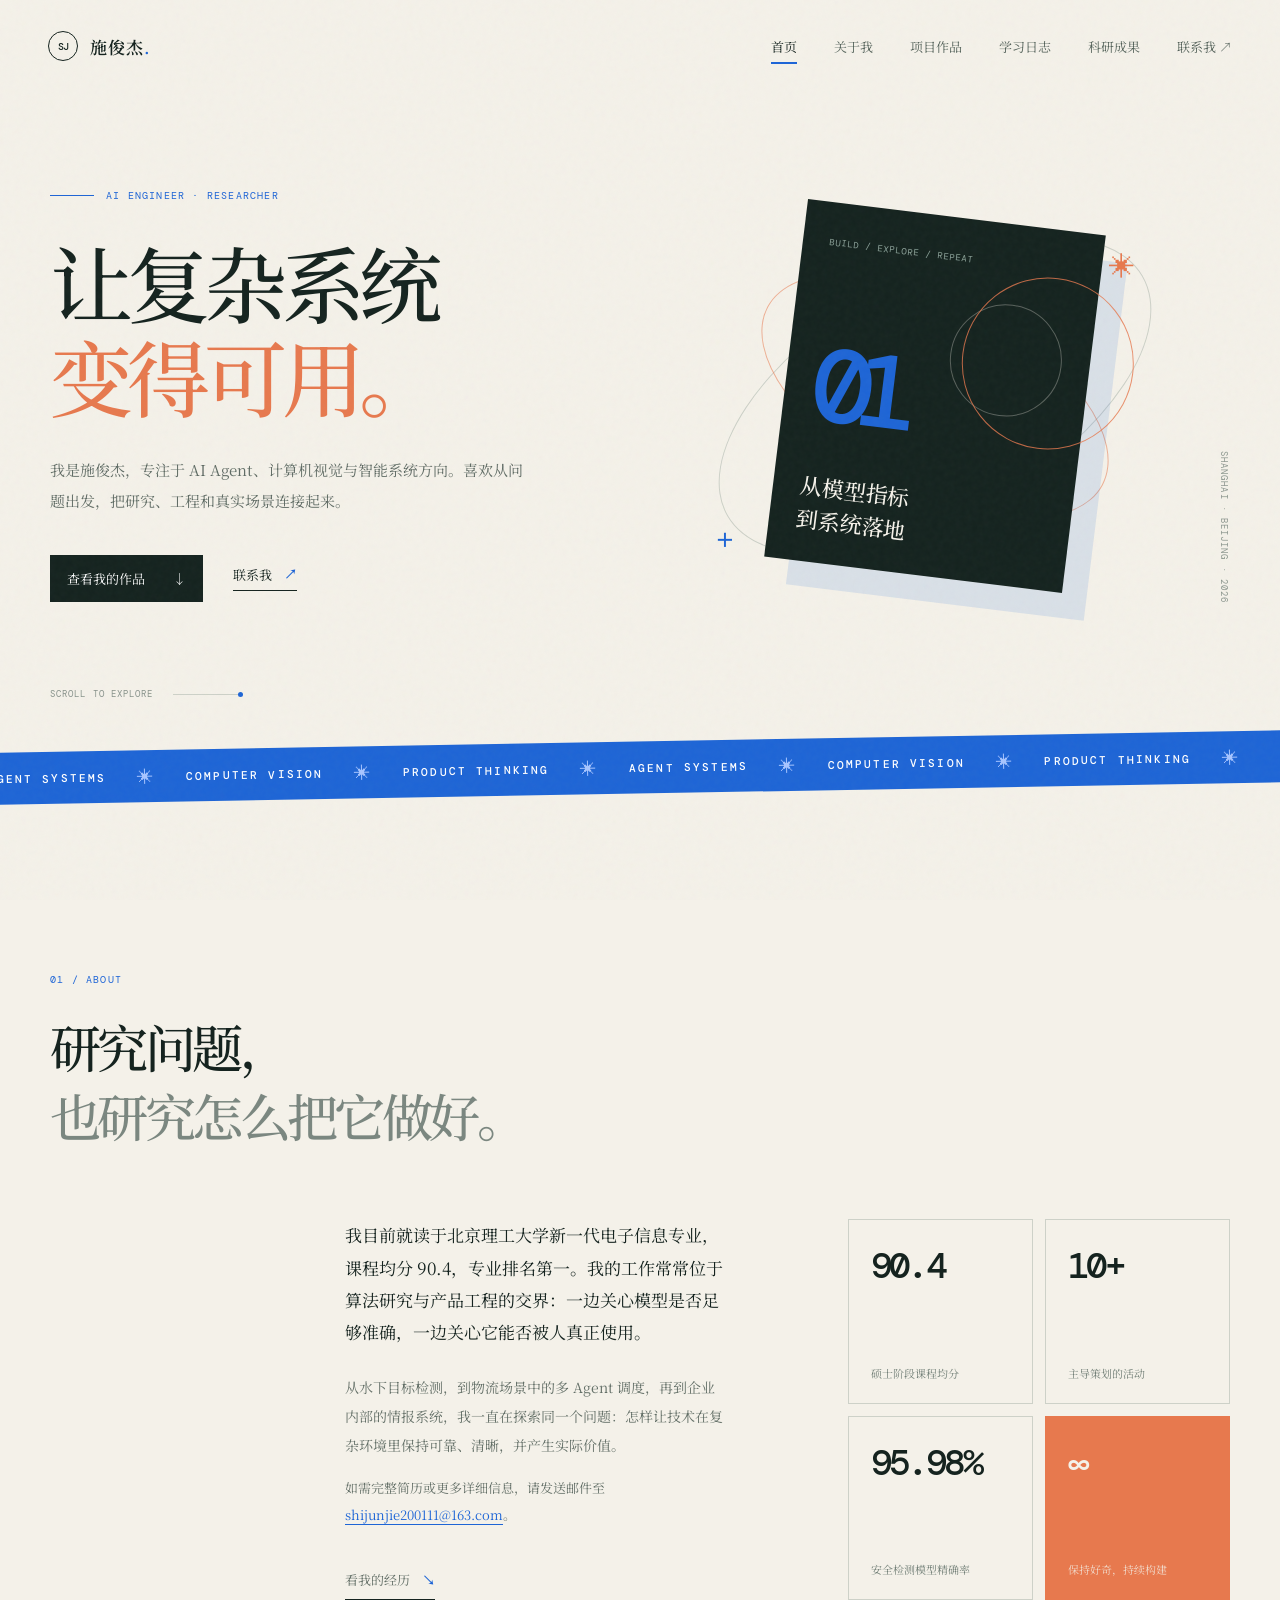
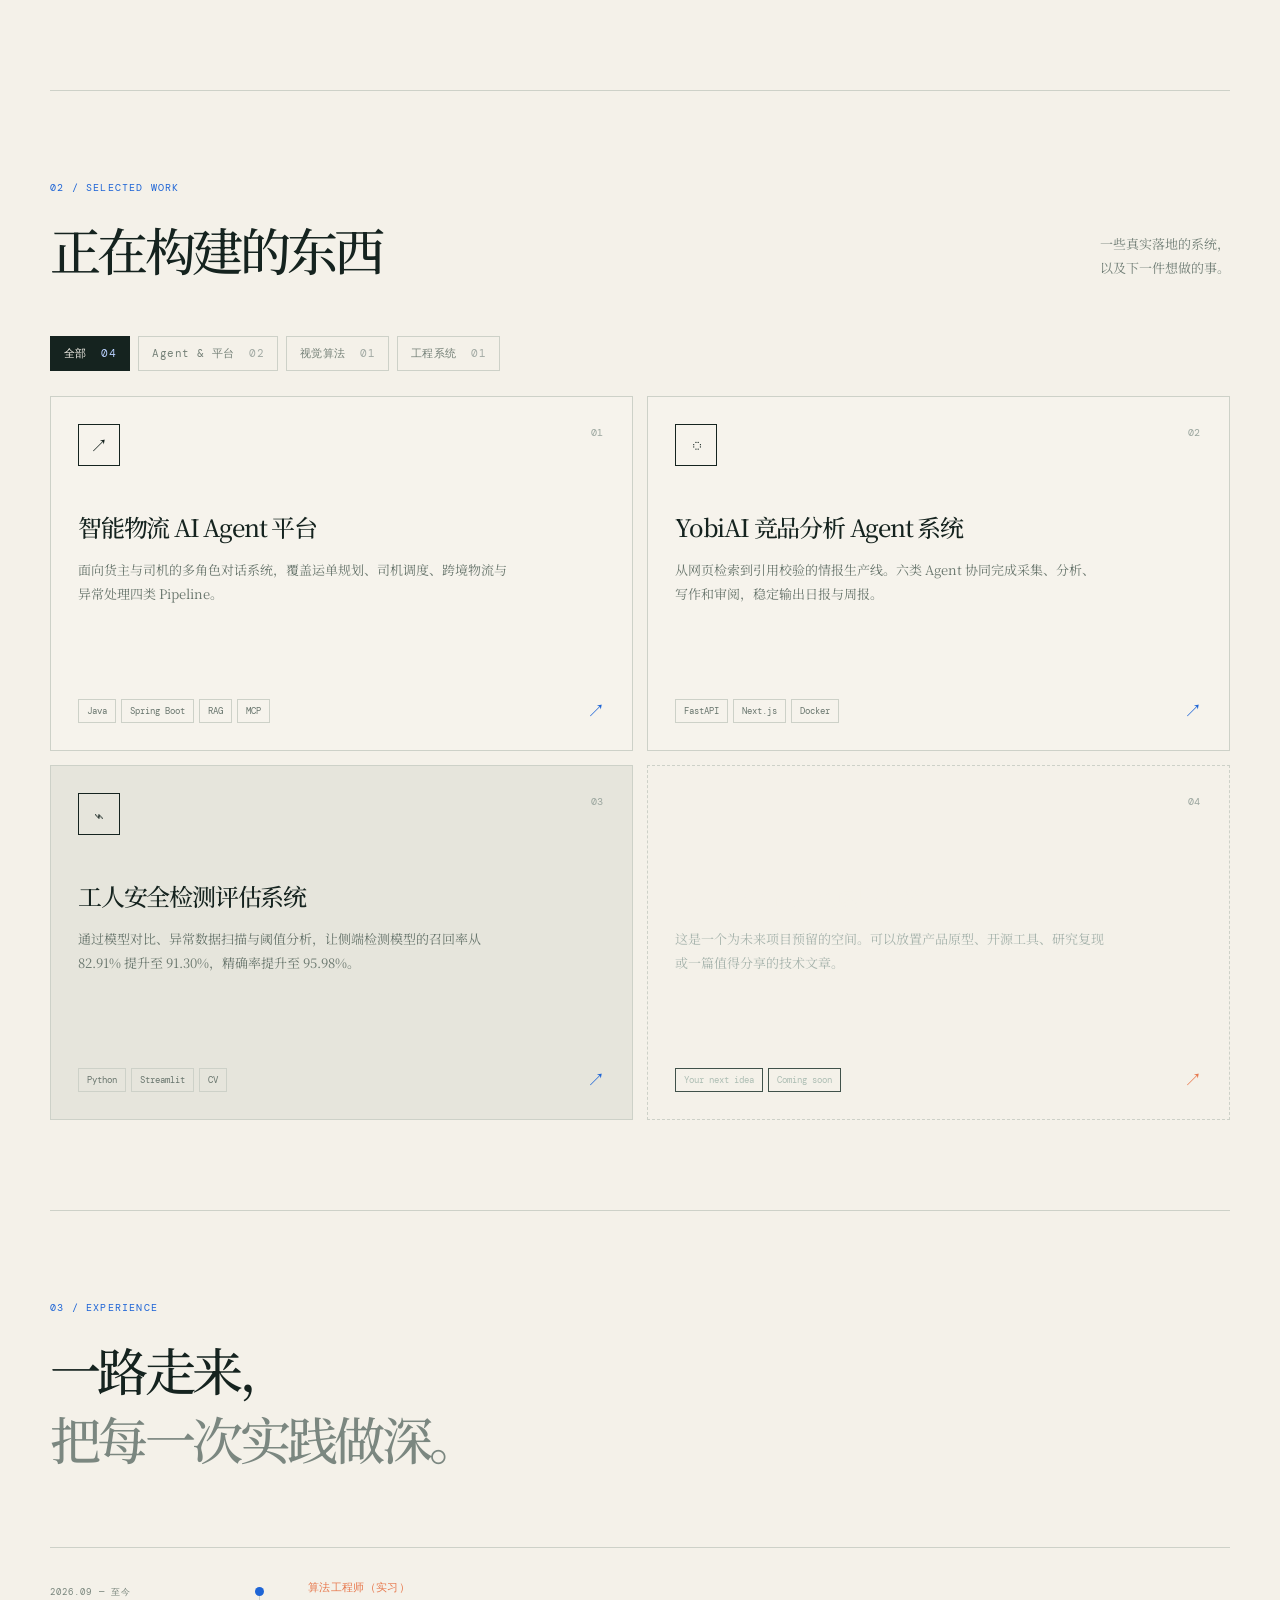
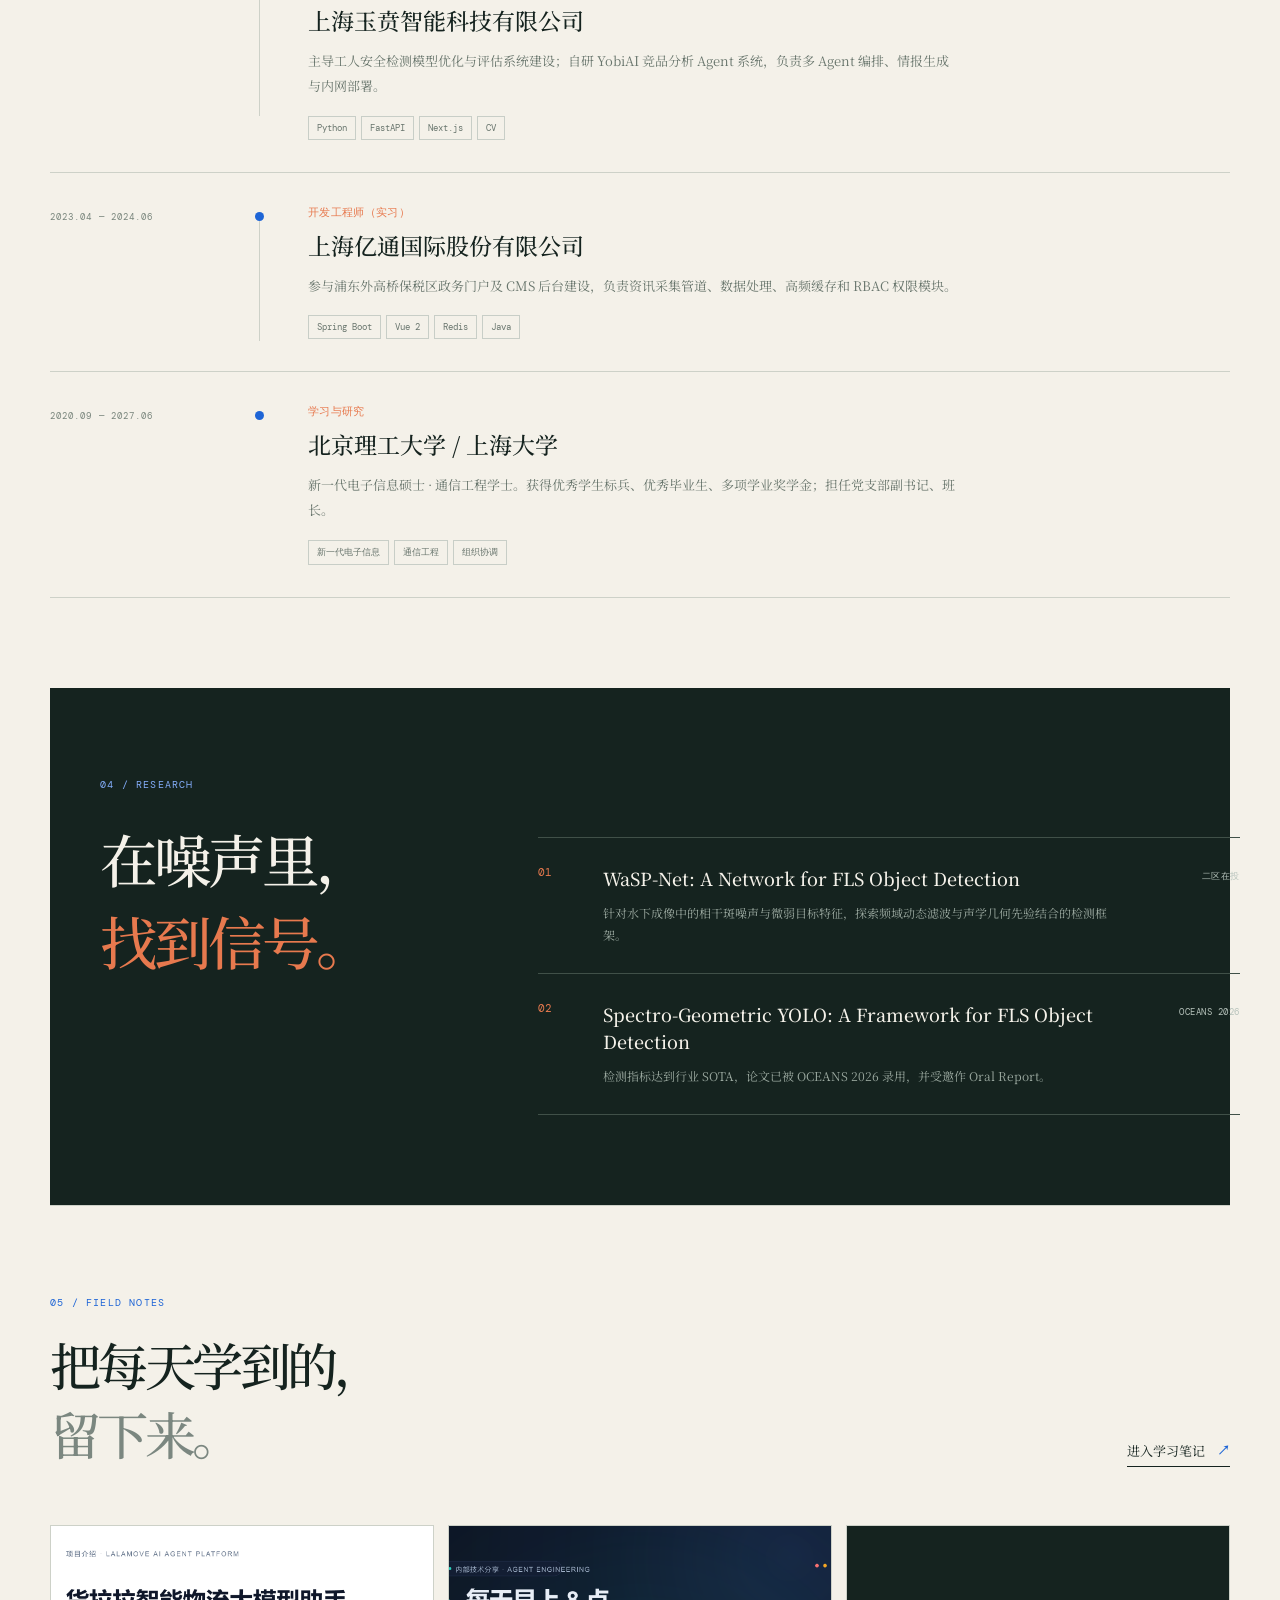
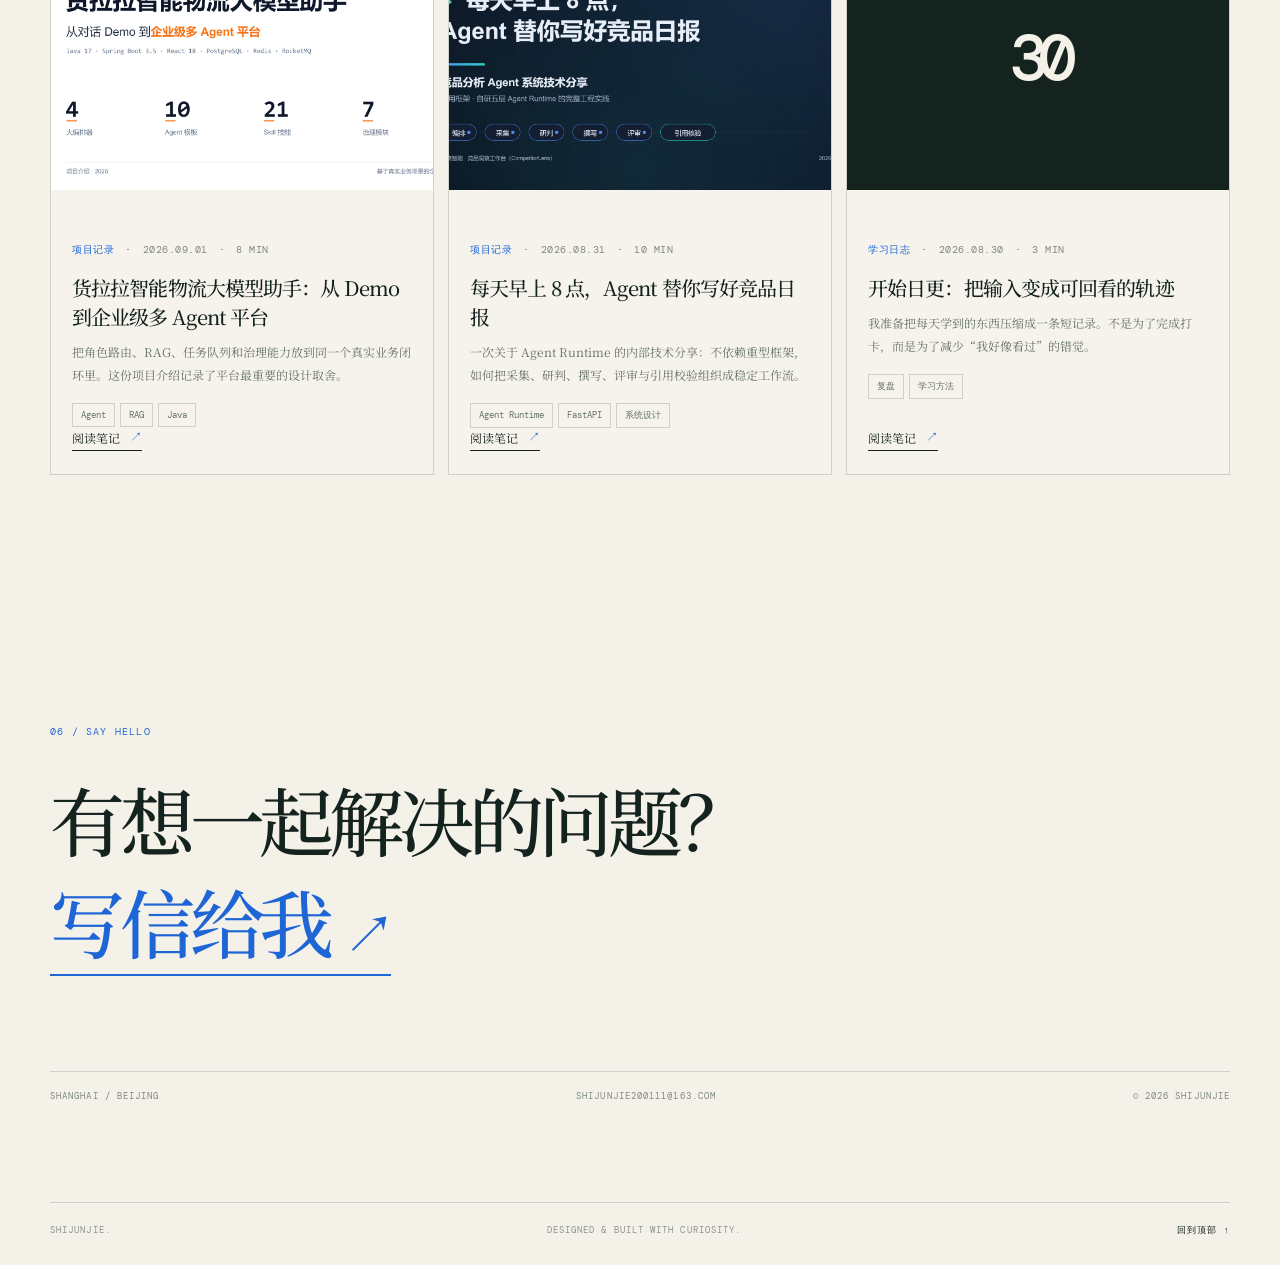
==== index.html @ d82c0661 "Build personal website and blog" ====
<!doctype html>
<html lang="zh-CN">
  <head>
    <meta charset="UTF-8" />
    <meta name="viewport" content="width=device-width, initial-scale=1.0" />
    <meta name="description" content="施俊杰的个人主页：AI Agent、计算机视觉与智能系统。" />
    <title>施俊杰 — AI Engineer / Researcher</title>
    <link rel="stylesheet" href="styles.css" />
  </head>
  <body>
    <div class="grain" aria-hidden="true"></div>
    <header class="site-header">
      <a class="brand" href="#top" aria-label="回到首页">
        <span class="brand-mark">SJ</span>
        <span class="brand-text">施俊杰<span class="brand-dot">.</span></span>
      </a>
      <nav class="desktop-nav" aria-label="主导航">
        <a class="active" href="#top">首页</a>
        <a href="#about">关于我</a>
        <a href="#work">项目作品</a>
        <a href="#notes">学习日志</a>
        <a href="#research">科研成果</a>
        <a href="mailto:shijunjie200111@163.com">联系我 <span aria-hidden="true">↗</span></a>
      </nav>
      <button class="menu-toggle" type="button" aria-label="打开菜单" aria-expanded="false">
        <span></span><span></span>
      </button>
    </header>

    <main id="top">
      <section class="hero shell">
        <div class="hero-copy reveal">
          <p class="eyebrow"><span class="eyebrow-line"></span>AI Engineer · Researcher</p>
          <h1>让复杂系统<br /><em>变得可用。</em></h1>
          <p class="hero-intro">我是施俊杰，专注于 AI Agent、计算机视觉与智能系统方向。喜欢从问题出发，把研究、工程和真实场景连接起来。</p>
          <div class="hero-actions">
            <a class="button button-dark" href="#work">查看我的作品 <span>↓</span></a>
            <a class="text-link" href="mailto:shijunjie200111@163.com">联系我 <span>↗</span></a>
          </div>
        </div>
        <div class="hero-art reveal reveal-delay" aria-hidden="true">
          <div class="orbit orbit-one"></div>
          <div class="orbit orbit-two"></div>
          <div class="hero-slab">
            <span class="slab-kicker">BUILD / EXPLORE / REPEAT</span>
            <span class="slab-number">01</span>
            <span class="slab-caption">从模型指标<br />到系统落地</span>
          </div>
          <div class="hero-spark spark-one">✳</div>
          <div class="hero-spark spark-two">+</div>
          <span class="vertical-note">SHANGHAI · BEIJING · 2026</span>
        </div>
        <div class="hero-foot reveal">
          <span>Scroll to explore</span>
          <span class="scroll-line"></span>
        </div>
      </section>

      <section class="marquee" aria-label="个人方向">
        <div class="marquee-track">
          <span>AGENT SYSTEMS</span><b>✳</b><span>COMPUTER VISION</span><b>✳</b><span>PRODUCT THINKING</span><b>✳</b><span>AGENT SYSTEMS</span><b>✳</b><span>COMPUTER VISION</span><b>✳</b><span>PRODUCT THINKING</span><b>✳</b>
        </div>
      </section>

      <section class="about shell section" id="about">
        <div class="section-heading reveal">
          <p class="section-index">01 / ABOUT</p>
          <h2>研究问题，<br /><span>也研究怎么把它做好。</span></h2>
        </div>
        <div class="about-content">
          <div class="about-text reveal">
            <p class="lead">我目前就读于北京理工大学新一代电子信息专业，课程均分 90.4，专业排名第一。我的工作常常位于算法研究与产品工程的交界：一边关心模型是否足够准确，一边关心它能否被人真正使用。</p>
            <p>从水下目标检测，到物流场景中的多 Agent 调度，再到企业内部的情报系统，我一直在探索同一个问题：怎样让技术在复杂环境里保持可靠、清晰，并产生实际价值。</p>
            <p class="about-note">如需完整简历或更多详细信息，请发送邮件至 <a href="mailto:shijunjie200111@163.com">shijunjie200111@163.com</a>。</p>
            <a class="arrow-link" href="#experience">看我的经历 <span>↘</span></a>
          </div>
          <div class="stat-grid reveal reveal-delay">
            <div class="stat-card"><strong>90.4</strong><span>硕士阶段课程均分</span></div>
            <div class="stat-card"><strong>10+</strong><span>主导策划的活动</span></div>
            <div class="stat-card"><strong>95.98%</strong><span>安全检测模型精确率</span></div>
            <div class="stat-card stat-card-accent"><strong>∞</strong><span>保持好奇，持续构建</span></div>
          </div>
        </div>
      </section>

      <section class="work shell section" id="work">
        <div class="section-topline reveal">
          <div class="section-heading compact">
            <p class="section-index">02 / SELECTED WORK</p>
            <h2>正在构建的东西</h2>
          </div>
          <p class="section-aside">一些真实落地的系统，<br />以及下一件想做的事。</p>
        </div>
        <div class="filter-bar reveal" role="group" aria-label="筛选项目">
          <button class="filter active" data-filter="all" type="button">全部 <span>04</span></button>
          <button class="filter" data-filter="agent" type="button">Agent & 平台 <span>02</span></button>
          <button class="filter" data-filter="vision" type="button">视觉算法 <span>01</span></button>
          <button class="filter" data-filter="engineering" type="button">工程系统 <span>01</span></button>
        </div>
        <div class="project-grid" id="project-grid"></div>
      </section>

      <section class="experience shell section" id="experience">
        <div class="section-heading compact reveal">
          <p class="section-index">03 / EXPERIENCE</p>
          <h2>一路走来，<br /><span>把每一次实践做深。</span></h2>
        </div>
        <div class="timeline">
          <article class="timeline-item reveal">
            <div class="timeline-date">2026.09 — 至今</div>
            <div class="timeline-node"></div>
            <div class="timeline-body"><p class="timeline-role">算法工程师（实习）</p><h3>上海玉贲智能科技有限公司</h3><p>主导工人安全检测模型优化与评估系统建设；自研 YobiAI 竞品分析 Agent 系统，负责多 Agent 编排、情报生成与内网部署。</p><div class="tags"><span>Python</span><span>FastAPI</span><span>Next.js</span><span>CV</span></div></div>
          </article>
          <article class="timeline-item reveal">
            <div class="timeline-date">2023.04 — 2024.06</div>
            <div class="timeline-node"></div>
            <div class="timeline-body"><p class="timeline-role">开发工程师（实习）</p><h3>上海亿通国际股份有限公司</h3><p>参与浦东外高桥保税区政务门户及 CMS 后台建设，负责资讯采集管道、数据处理、高频缓存和 RBAC 权限模块。</p><div class="tags"><span>Spring Boot</span><span>Vue 2</span><span>Redis</span><span>Java</span></div></div>
          </article>
          <article class="timeline-item reveal">
            <div class="timeline-date">2020.09 — 2027.06</div>
            <div class="timeline-node"></div>
            <div class="timeline-body"><p class="timeline-role">学习与研究</p><h3>北京理工大学 / 上海大学</h3><p>新一代电子信息硕士 · 通信工程学士。获得优秀学生标兵、优秀毕业生、多项学业奖学金；担任党支部副书记、班长。</p><div class="tags"><span>新一代电子信息</span><span>通信工程</span><span>组织协调</span></div></div>
          </article>
        </div>
      </section>

      <section class="research shell section" id="research">
        <div class="research-intro reveal">
          <p class="section-index">04 / RESEARCH</p>
          <h2>在噪声里，<br /><em>找到信号。</em></h2>
        </div>
        <div class="research-list reveal reveal-delay">
          <article class="paper"><span class="paper-index">01</span><div><h3>WaSP-Net: A Network for FLS Object Detection</h3><p>针对水下成像中的相干斑噪声与微弱目标特征，探索频域动态滤波与声学几何先验结合的检测框架。</p></div><span class="paper-status">二区在投</span></article>
          <article class="paper"><span class="paper-index">02</span><div><h3>Spectro-Geometric YOLO: A Framework for FLS Object Detection</h3><p>检测指标达到行业 SOTA，论文已被 OCEANS 2026 录用，并受邀作 Oral Report。</p></div><span class="paper-status">OCEANS 2026</span></article>
        </div>
      </section>

      <section class="notes shell section" id="notes">
        <div class="section-topline reveal">
          <div class="section-heading compact">
            <p class="section-index">05 / FIELD NOTES</p>
            <h2>把每天学到的，<br /><span>留下来。</span></h2>
          </div>
          <a class="arrow-link" href="blog.html">进入学习笔记 <span>↗</span></a>
        </div>
        <div class="notes-grid" id="recent-posts"></div>
      </section>

      <section class="contact shell section reveal" id="contact">
        <p class="section-index">06 / SAY HELLO</p>
        <h2>有想一起解决的问题？<br /><a href="mailto:shijunjie200111@163.com">写信给我 <span>↗</span></a></h2>
        <div class="contact-bottom"><span>Shanghai / Beijing</span><span>shijunjie200111@163.com</span><span>© 2026 SHIJUNJIE</span></div>
      </section>
    </main>

    <footer class="site-footer shell"><span>SHIJUNJIE.</span><span>Designed & built with curiosity.</span><a href="#top">回到顶部 ↑</a></footer>
    <script src="content/posts.js"></script>
    <script src="script.js"></script>
    <script src="blog.js"></script>
  </body>
</html>
---- styles.css ----
@import url('https://fonts.googleapis.com/css2?family=DM+Mono:wght@400;500&family=Manrope:wght@400;500;600;700;800&family=Noto+Serif+SC:wght@400;500;600;700;900&display=swap');

:root { --paper:#f4f1e9; --ink:#15231f; --muted:#718078; --line:#cdd1c8; --blue:#1e65d6; --orange:#e7794e; --serif:'Noto Serif SC','Songti SC',serif; --sans:'Manrope','PingFang SC','Microsoft YaHei',sans-serif; --mono:'DM Mono',monospace; }
* { box-sizing:border-box; }
html { scroll-behavior:smooth; }
body { margin:0; background:var(--paper); color:var(--ink); font-family:var(--sans); overflow-x:hidden; }
.grain { position:fixed; inset:0; z-index:10; pointer-events:none; opacity:.08; background-image:url("data:image/svg+xml,%3Csvg viewBox='0 0 220 220' xmlns='http://www.w3.org/2000/svg'%3E%3Cfilter id='n'%3E%3CfeTurbulence type='fractalNoise' baseFrequency='.72' numOctaves='4' stitchTiles='stitch'/%3E%3C/filter%3E%3Crect width='100%25' height='100%25' filter='url(%23n)' opacity='.4'/%3E%3C/svg%3E"); }
a { color:inherit; text-decoration:none; }
.shell { width:min(1180px, calc(100% - 96px)); margin:0 auto; }
.site-header { width:min(1300px, calc(100% - 96px)); height:92px; margin:auto; display:flex; align-items:center; justify-content:space-between; position:relative; z-index:20; }
.brand { display:flex; align-items:center; gap:12px; font-family:var(--serif); font-size:17px; font-weight:600; letter-spacing:.05em; }
.brand-mark { display:grid; place-items:center; width:30px; height:30px; border:1px solid var(--ink); border-radius:50%; font:500 10px var(--mono); letter-spacing:-.1em; }
.brand-dot { color:var(--blue); }
.desktop-nav { display:flex; align-items:center; gap:37px; font-family:var(--serif); font-size:13px; color:#536159; }
.desktop-nav a { position:relative; padding:13px 0; transition:color .25s ease; }
.desktop-nav a:hover,.desktop-nav a.active { color:var(--ink); }
.desktop-nav a.active:after { content:''; position:absolute; left:0; right:0; bottom:5px; height:2px; background:var(--blue); }
.menu-toggle { display:none; border:0; background:none; padding:8px; }
.menu-toggle span { display:block; width:23px; height:1px; background:var(--ink); margin:5px; }
.hero { min-height:650px; display:grid; grid-template-columns:1fr 1fr; align-items:center; padding:72px 0 115px; position:relative; }
.eyebrow,.section-index,.slab-kicker,.vertical-note,.hero-foot,.filter,.timeline-date,.paper-status,.contact-bottom,.site-footer { font-family:var(--mono); text-transform:uppercase; letter-spacing:.12em; font-size:10px; }
.eyebrow { display:flex; align-items:center; gap:12px; color:var(--blue); margin:0 0 33px; }
.eyebrow-line { width:44px; height:1px; background:var(--blue); }
h1,h2,h3,p { margin-top:0; }
h1,h2 { font-family:var(--serif); font-weight:500; letter-spacing:-.07em; }
h1 { font-size:clamp(50px, 6.5vw, 92px); line-height:1.12; margin-bottom:32px; }
h1 em,h2 em { color:var(--orange); font-style:normal; }
.hero-intro { max-width:480px; color:#5f6b64; font-family:var(--serif); font-size:15px; line-height:2.1; }
.hero-actions { display:flex; gap:30px; align-items:center; margin-top:38px; }
.button { display:inline-flex; align-items:center; justify-content:space-between; gap:28px; padding:14px 17px; font-family:var(--serif); font-size:13px; transition:transform .25s ease, background .25s ease; }
.button:hover { transform:translateY(-3px); }
.button-dark { color:#fff; background:var(--ink); }
.button-dark:hover { background:var(--blue); }
.text-link,.arrow-link { display:inline-flex; align-items:center; gap:12px; font-family:var(--serif); font-size:13px; border-bottom:1px solid var(--ink); padding-bottom:6px; }
.text-link span,.arrow-link span { color:var(--blue); font-family:var(--sans); font-weight:700; }
.hero-art { height:420px; position:relative; display:flex; align-items:center; justify-content:center; }
.hero-slab { width:300px; height:360px; background:var(--ink); color:var(--paper); position:relative; padding:26px; transform:rotate(7deg); box-shadow:25px 25px 0 rgba(30,101,214,.12); }
.hero-slab:before { content:''; position:absolute; width:110px; height:110px; border:1px solid rgba(244,241,233,.3); border-radius:50%; right:28px; top:80px; }
.hero-slab:after { content:''; position:absolute; width:170px; height:170px; border:1px solid var(--orange); border-radius:50%; right:-44px; top:48px; opacity:.8; }
.slab-kicker { color:#8fa59c; font-size:9px; }
.slab-number { position:absolute; top:115px; left:27px; color:var(--blue); font:500 104px var(--mono); letter-spacing:-.16em; }
.slab-caption { position:absolute; bottom:27px; left:27px; font:500 22px/1.5 var(--serif); }
.orbit { position:absolute; border:1px solid var(--line); border-radius:50%; }
.orbit-one { width:480px; height:240px; transform:rotate(-30deg); }
.orbit-two { width:380px; height:190px; transform:rotate(28deg); border-color:rgba(231,121,78,.55); }
.hero-spark { position:absolute; font-size:26px; color:var(--orange); }
.spark-one { top:62px; right:95px; }.spark-two { bottom:46px; left:76px; color:var(--blue); font-size:31px; }
.vertical-note { position:absolute; right:0; bottom:3px; writing-mode:vertical-rl; color:#8e9890; font-size:9px; }
.hero-foot { position:absolute; left:0; bottom:42px; display:flex; gap:20px; align-items:center; color:#87928a; font-size:9px; }
.scroll-line { width:70px; height:1px; background:var(--line); position:relative; }.scroll-line:after { content:''; position:absolute; right:0; top:-2px; width:5px; height:5px; border-radius:50%; background:var(--blue); }
.marquee { overflow:hidden; background:var(--blue); color:#fff; transform:rotate(-1deg) scale(1.02); padding:14px 0; margin:0 0 90px; }
.marquee-track { width:max-content; display:flex; align-items:center; gap:30px; animation:marquee 28s linear infinite; font:500 11px var(--mono); letter-spacing:.18em; }
.marquee b { font:16px var(--serif); color:#a7c5ff; }.marquee-track span { white-space:nowrap; }
@keyframes marquee { to { transform:translateX(-50%); } }
.section { padding:90px 0; }.section-heading .section-index,.section-index { color:var(--blue); margin-bottom:26px; }.section-heading h2 { font-size:clamp(32px, 4vw, 52px); line-height:1.34; margin-bottom:0; }.section-heading h2 span { color:#7b8780; }
.about-content { display:grid; grid-template-columns:1fr 1fr; gap:120px; margin-top:70px; padding-left:25%; }.about-text { max-width:430px; color:#647068; font:14px/2.05 var(--serif); }.about-text .lead { color:var(--ink); font-size:17px; line-height:1.9; margin-bottom:25px; }.arrow-link { margin-top:25px; }
.stat-grid { display:grid; grid-template-columns:1fr 1fr; gap:12px; }.stat-card { min-height:145px; padding:22px; border:1px solid var(--line); display:flex; flex-direction:column; justify-content:space-between; }.stat-card strong { font:500 36px var(--mono); letter-spacing:-.1em; }.stat-card span { color:#738078; font:11px var(--serif); }.stat-card-accent { background:var(--orange); color:var(--paper); border-color:var(--orange); }.stat-card-accent span { color:rgba(244,241,233,.8); }
.work { border-top:1px solid var(--line); }.section-topline { display:flex; justify-content:space-between; align-items:end; }.compact .section-index { margin-bottom:21px; }.section-aside { margin:0 0 5px; color:#738078; font:13px/1.8 var(--serif); text-align:right; }.filter-bar { display:flex; gap:8px; margin:52px 0 25px; flex-wrap:wrap; }.filter { cursor:pointer; color:#758178; border:1px solid var(--line); background:transparent; padding:9px 13px; text-transform:none; letter-spacing:.04em; font-size:11px; transition:.25s; }.filter span { color:#a2aaa4; margin-left:7px; }.filter:hover,.filter.active { color:var(--paper); background:var(--ink); border-color:var(--ink); }.filter.active span { color:#b9d0ff; }
.project-grid { display:grid; grid-template-columns:repeat(2,1fr); gap:14px; }.project-card { min-height:355px; padding:27px; border:1px solid var(--line); display:flex; flex-direction:column; position:relative; overflow:hidden; transition:transform .3s, box-shadow .3s; background:rgba(255,255,255,.13); }.project-card:hover { transform:translateY(-7px); box-shadow:10px 10px 0 rgba(30,101,214,.12); }.project-card:nth-child(3n) { background:#e6e5dc; }.project-card:nth-child(4n) { background:var(--ink); color:var(--paper); }.project-card.future { background:transparent; border-style:dashed; }.project-icon { width:42px; height:42px; border:1px solid currentColor; display:grid; place-items:center; font-size:18px; margin-bottom:44px; }.project-no { position:absolute; top:29px; right:29px; color:#9aa59e; font:10px var(--mono); }.project-card h3 { max-width:370px; font:500 24px/1.45 var(--serif); letter-spacing:-.05em; margin-bottom:13px; }.project-card p { max-width:430px; color:#69766d; font:13px/1.9 var(--serif); }.project-card:nth-child(4n) p { color:#a6b3ac; }.project-card-footer { display:flex; align-items:center; justify-content:space-between; margin-top:auto; }.project-tags,.tags { display:flex; gap:5px; flex-wrap:wrap; }.project-tags span,.tags span { padding:5px 8px; border:1px solid var(--line); color:#68756d; font:9px var(--mono); }.project-card:nth-child(4n) .project-tags span { border-color:#40524a; color:#acbdb3; }.project-link { font-size:18px; color:var(--blue); }.project-card:nth-child(4n) .project-link { color:var(--orange); }
.experience { border-top:1px solid var(--line); }.timeline { border-top:1px solid var(--line); margin-top:75px; }.timeline-item { display:grid; grid-template-columns:180px 28px 1fr; gap:25px; padding:32px 0; border-bottom:1px solid var(--line); position:relative; }.timeline-date { color:#78857c; padding-top:6px; font-size:9px; white-space:nowrap; }.timeline-node { width:9px; height:9px; background:var(--blue); border-radius:50%; margin-top:7px; position:relative; }.timeline-node:after { content:''; position:absolute; top:9px; left:4px; height:120px; width:1px; background:var(--line); }.timeline-item:last-child .timeline-node:after { display:none; }.timeline-role { color:var(--orange); font:11px var(--mono); letter-spacing:.03em; margin-bottom:9px; }.timeline-body h3 { font:500 23px var(--serif); margin-bottom:12px; }.timeline-body > p:not(.timeline-role) { max-width:650px; color:#69766d; font:13px/1.9 var(--serif); margin-bottom:17px; }.tags span { border-color:#c8cec7; }
.research { background:var(--ink); color:var(--paper); max-width:none; padding-left:max(48px, calc((100% - 1180px)/2)); padding-right:max(48px, calc((100% - 1180px)/2)); display:grid; grid-template-columns:35% 65%; gap:60px; }.research .section-index { color:#84aefb; }.research-intro h2 { font-size:clamp(34px, 4.5vw, 60px); }.research-list { padding-top:59px; }.paper { display:grid; grid-template-columns:45px 1fr 100px; gap:20px; padding:27px 0; border-top:1px solid #405048; }.paper:last-child { border-bottom:1px solid #405048; }.paper-index { color:var(--orange); font:11px var(--mono); }.paper h3 { font:500 18px/1.5 var(--serif); margin-bottom:10px; }.paper p { color:#9ba9a0; font:12px/1.85 var(--serif); margin-bottom:0; max-width:560px; }.paper-status { color:#b7c3bc; text-align:right; font-size:9px; padding-top:5px; letter-spacing:.06em; }
.contact { padding:160px 0 100px; }.contact h2 { font-size:clamp(38px, 6vw, 75px); line-height:1.35; margin:30px 0 100px; }.contact h2 a { color:var(--blue); border-bottom:2px solid var(--blue); }.contact h2 a span { font-family:var(--sans); font-size:.7em; }.contact-bottom { display:flex; justify-content:space-between; border-top:1px solid var(--line); padding-top:18px; color:#7e8a81; font-size:9px; }.site-footer { border-top:1px solid var(--line); padding:21px 0 28px; display:flex; justify-content:space-between; color:#8b948e; font-size:9px; }.site-footer a { color:var(--ink); }
.reveal { opacity:0; transform:translateY(22px); transition:opacity .75s ease, transform .75s ease; }.reveal.visible { opacity:1; transform:none; }.reveal-delay { transition-delay:.12s; }
.notes { border-top:1px solid var(--line); }.notes-grid { display:grid; grid-template-columns:repeat(3,1fr); gap:14px; margin-top:58px; }.post-card { border-top:1px solid var(--ink); padding:22px 0 27px; display:grid; grid-template-columns:260px 1fr; gap:32px; }.post-card-compact { display:flex; flex-direction:column; border:1px solid var(--line); padding:0; background:rgba(255,255,255,.14); transition:transform .3s ease, box-shadow .3s ease; }.post-card-compact:hover { transform:translateY(-6px); box-shadow:9px 9px 0 rgba(30,101,214,.12); }.post-card-compact .post-cover { width:100%; aspect-ratio:1.45; object-fit:cover; }.post-card-copy { min-width:0; }.post-card-compact .post-card-copy { padding:21px 21px 23px; display:flex; flex:1; flex-direction:column; }.post-cover { width:260px; aspect-ratio:1.4; object-fit:cover; background:#dfe5de; }.post-cover-placeholder { display:grid; place-items:center; background:var(--ink); color:var(--paper); font:500 65px var(--mono); letter-spacing:-.15em; }.post-card-compact .post-cover-placeholder { width:100%; }.post-meta { display:flex; align-items:center; gap:11px; color:#7d8981; font:10px var(--mono); letter-spacing:.05em; text-transform:uppercase; margin-bottom:16px; }.post-meta span + span:before { content:'·'; margin-right:11px; color:var(--blue); }.post-meta span:first-child { color:var(--blue); }.post-card h3 { font:500 24px/1.45 var(--serif); letter-spacing:-.045em; margin-bottom:10px; }.post-card-compact h3 { font-size:20px; }.post-card h3 a:hover { color:var(--blue); }.post-summary { color:#66736a; font:13px/1.9 var(--serif); margin-bottom:17px; }.post-card-compact .post-summary { font-size:12px; }.post-tags { display:flex; gap:5px; flex-wrap:wrap; }.post-tags span { padding:5px 8px; color:#637168; border:1px solid var(--line); font:9px var(--mono); }.post-read { display:inline-flex; align-items:center; gap:10px; width:max-content; margin-top:21px; font:12px var(--serif); border-bottom:1px solid var(--ink); padding-bottom:4px; }.post-read span { color:var(--blue); font-family:var(--sans); }.post-card-compact .post-read { margin-top:auto; }
.blog-shell { max-width:980px; }.blog-hero { padding:91px 0 73px; border-bottom:1px solid var(--line); }.blog-hero h1 { font-size:clamp(45px, 6vw, 78px); margin:0 0 28px; }.blog-hero > p:last-child { max-width:560px; color:#67736c; font:15px/2 var(--serif); }.blog-controls { display:flex; align-items:center; justify-content:space-between; padding:24px 0; border-bottom:1px solid var(--line); }.blog-controls .filter-bar { margin:0; }.post-count { margin:0; color:#7c887f; font:10px var(--mono); letter-spacing:.12em; }.blog-list { padding:0 0 90px; }.post-page .site-header { border-bottom:1px solid var(--line); }.post-back { color:#5d6a61; font:12px var(--serif); }.post-shell { max-width:800px; }.article { padding:69px 0 105px; }.article-back { display:inline-block; margin-bottom:64px; }.article h1 { font-size:clamp(39px, 5vw, 65px); line-height:1.27; margin:0 0 26px; }.article-lead { max-width:690px; color:#607068; font:18px/1.9 var(--serif); margin-bottom:28px; }.article .post-tags { margin-bottom:44px; }.article-cover { display:block; width:100%; max-height:460px; object-fit:cover; margin:0 0 58px; border:1px solid var(--line); }.article-body { color:#34433b; font:16px/2.05 var(--serif); }.article-body h2 { font-size:28px; line-height:1.5; margin:52px 0 17px; letter-spacing:-.05em; }.article-body h3 { font:600 20px/1.6 var(--serif); margin:35px 0 12px; }.article-body p { margin-bottom:21px; }.article-body ul,.article-body ol { margin:0 0 23px; padding-left:25px; }.article-body li { margin:8px 0; padding-left:4px; }.article-body strong { color:var(--ink); }.article-body blockquote { margin:42px 0; padding:20px 26px; border-left:3px solid var(--blue); background:#e8eee8; color:#25362d; font-size:19px; line-height:1.8; }.article-body pre { overflow:auto; padding:19px; background:#12211c; color:#e7eee9; font:12px/1.8 var(--mono); }.article-body a { color:var(--blue); border-bottom:1px solid var(--blue); }.article-asset { display:flex; align-items:center; justify-content:space-between; gap:20px; margin-top:55px; padding:17px 20px; color:var(--paper); background:var(--ink); font:14px var(--serif); }.article-asset:hover { background:var(--blue); }.article-asset span { color:#a9c6ff; font:20px var(--sans); }
@media (max-width: 800px) { .shell,.site-header { width:calc(100% - 42px); }.site-header { height:76px; }.desktop-nav { position:absolute; display:none; top:68px; left:0; right:0; padding:13px 20px; background:var(--paper); border:1px solid var(--line); flex-direction:column; align-items:flex-start; gap:0; box-shadow:5px 5px 0 rgba(21,35,31,.08); }.desktop-nav.open { display:flex; }.desktop-nav a { width:100%; padding:13px 0; }.desktop-nav a.active:after { display:none; }.menu-toggle { display:block; }.hero { min-height:auto; grid-template-columns:1fr; padding:80px 0 130px; }.hero-copy { position:relative; z-index:2; }.hero-art { height:300px; margin-top:55px; }.hero-slab { width:218px; height:270px; }.slab-number { font-size:75px; top:93px; }.slab-caption { font-size:18px; }.orbit-one { width:340px; height:170px; }.orbit-two { width:280px; height:140px; }.spark-one { right:20px; top:21px; }.spark-two { left:25px; bottom:14px; }.vertical-note { right:3px; }.hero-foot { bottom:48px; }.marquee { margin-bottom:35px; }.section { padding:65px 0; }.about-content { grid-template-columns:1fr; gap:45px; padding-left:0; margin-top:45px; }.section-topline { align-items:start; flex-direction:column; gap:20px; }.section-aside { text-align:left; }.filter-bar { margin-top:36px; }.project-grid { grid-template-columns:1fr; }.project-card { min-height:330px; }.timeline { margin-top:48px; }.timeline-item { grid-template-columns:1fr; gap:10px; padding:27px 0 30px 20px; }.timeline-node { position:absolute; left:0; top:35px; }.timeline-node:after { height:170px; }.research { padding:65px 21px; display:block; }.research-list { padding-top:42px; }.paper { grid-template-columns:30px 1fr; gap:12px; }.paper-status { grid-column:2; text-align:left; }.contact { padding:100px 0 75px; }.contact h2 { margin:27px 0 65px; }.contact-bottom { gap:12px; flex-direction:column; }.site-footer { gap:15px; flex-wrap:wrap; }.site-footer span:nth-child(2) { order:3; width:100%; }.notes-grid { grid-template-columns:1fr; margin-top:38px; }.post-card { grid-template-columns:1fr; gap:17px; padding:21px 0; }.post-cover { width:100%; }.blog-hero { padding:64px 0 50px; }.blog-controls { display:block; }.blog-controls .filter-bar { margin:0 0 17px; }.article { padding:42px 0 75px; }.article-back { margin-bottom:45px; }.article-lead { font-size:16px; }.article-body { font-size:15px; }.article-body h2 { font-size:25px; }.article-body blockquote { margin:33px 0; padding:17px 20px; font-size:17px; }.post-page .desktop-nav { top:68px; }.post-page .menu-toggle { display:none; }.post-page .site-header .desktop-nav { display:flex; position:static; border:0; box-shadow:none; padding:0; background:transparent; flex-direction:row; gap:16px; }.post-page .site-header .desktop-nav a:not(.active) { display:none; }.post-page .post-back { margin-left:auto; } }

.about-note { margin-top: 16px; font-size: 13px; }
.about-note a { color: var(--blue); border-bottom: 1px solid var(--blue); }
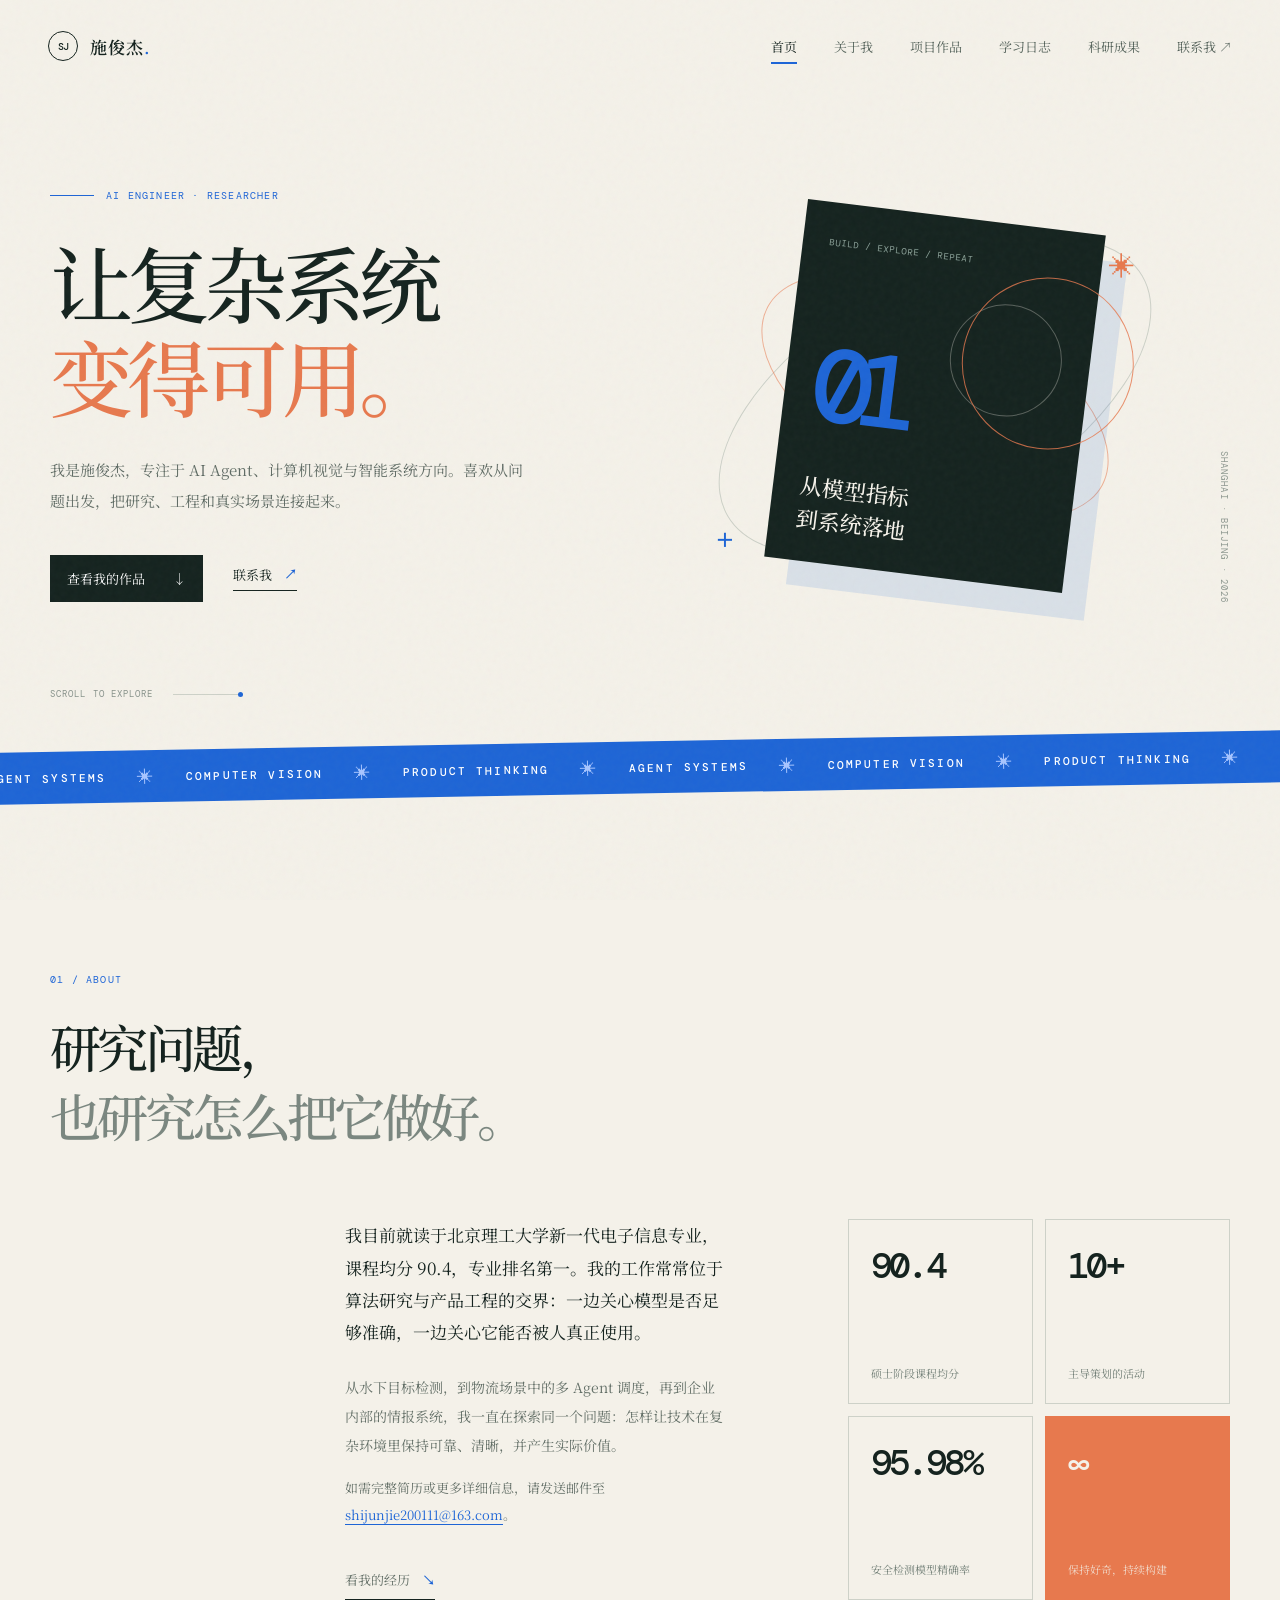
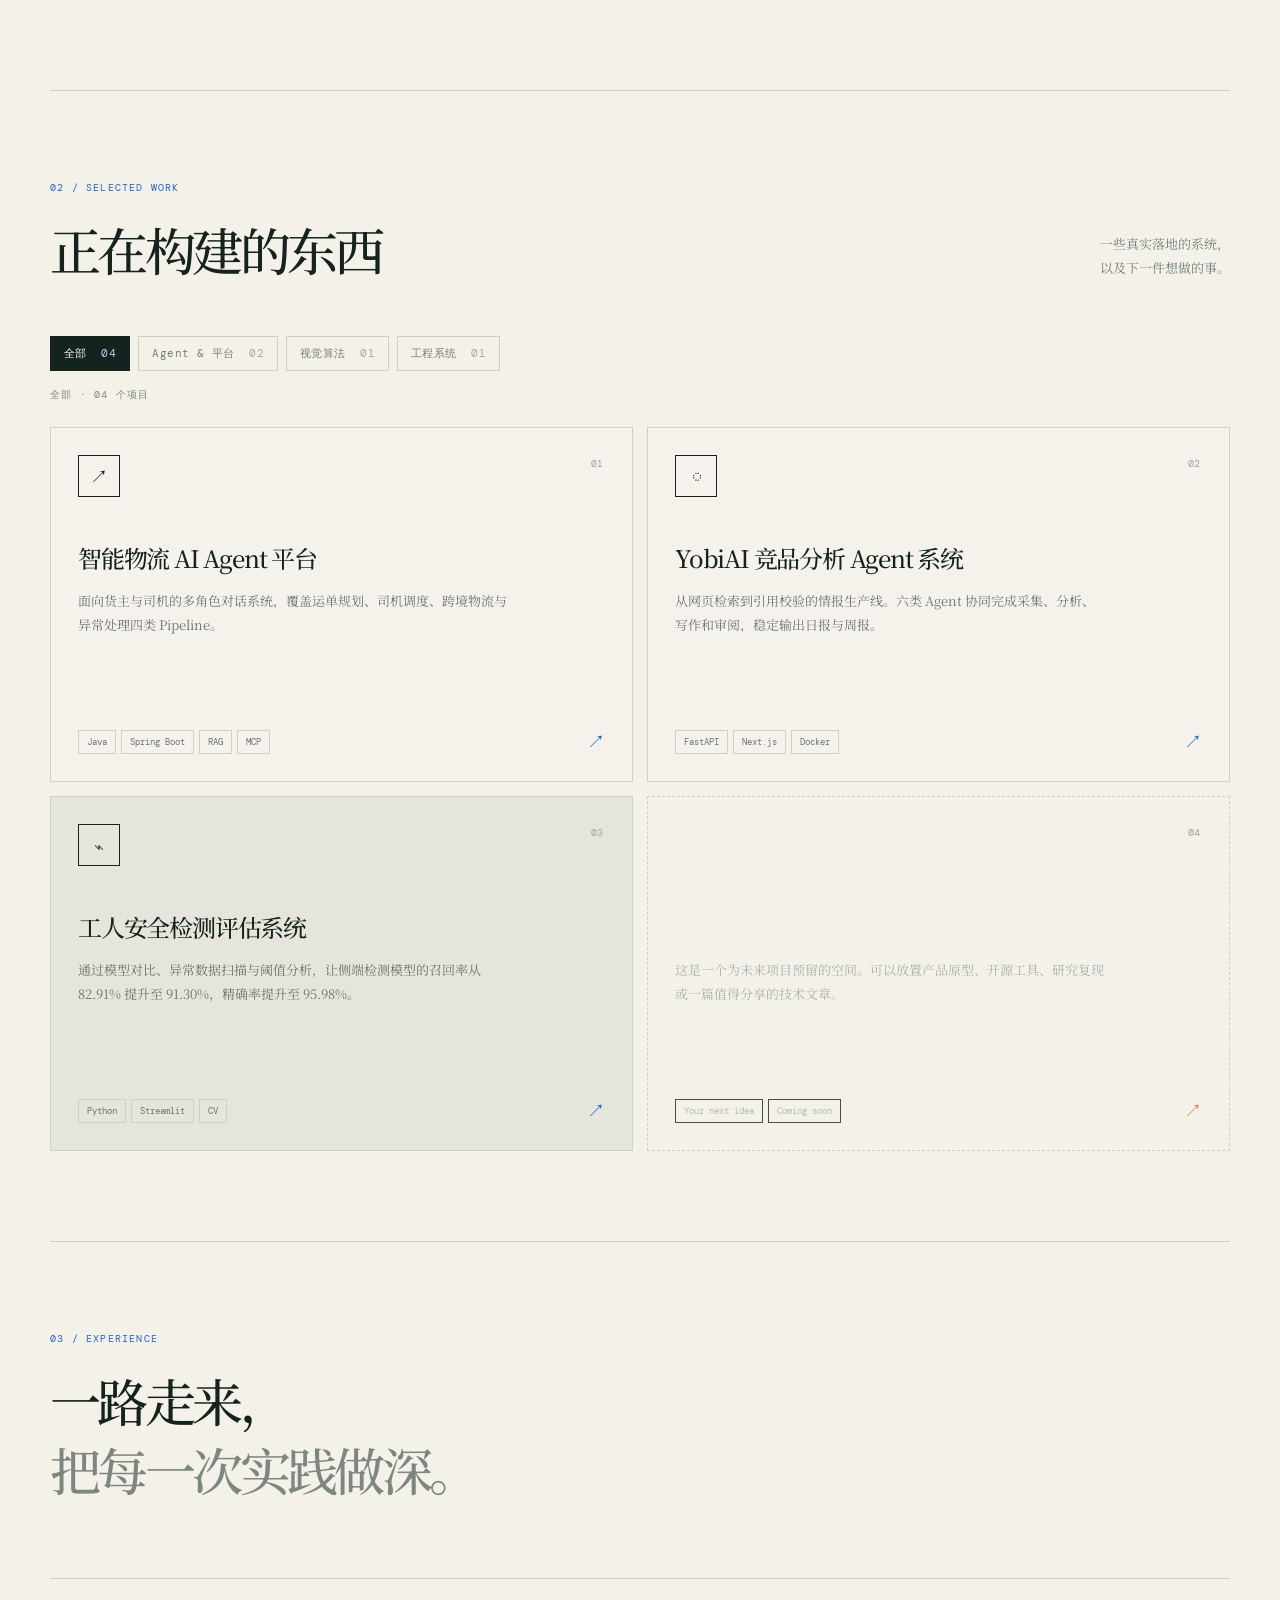
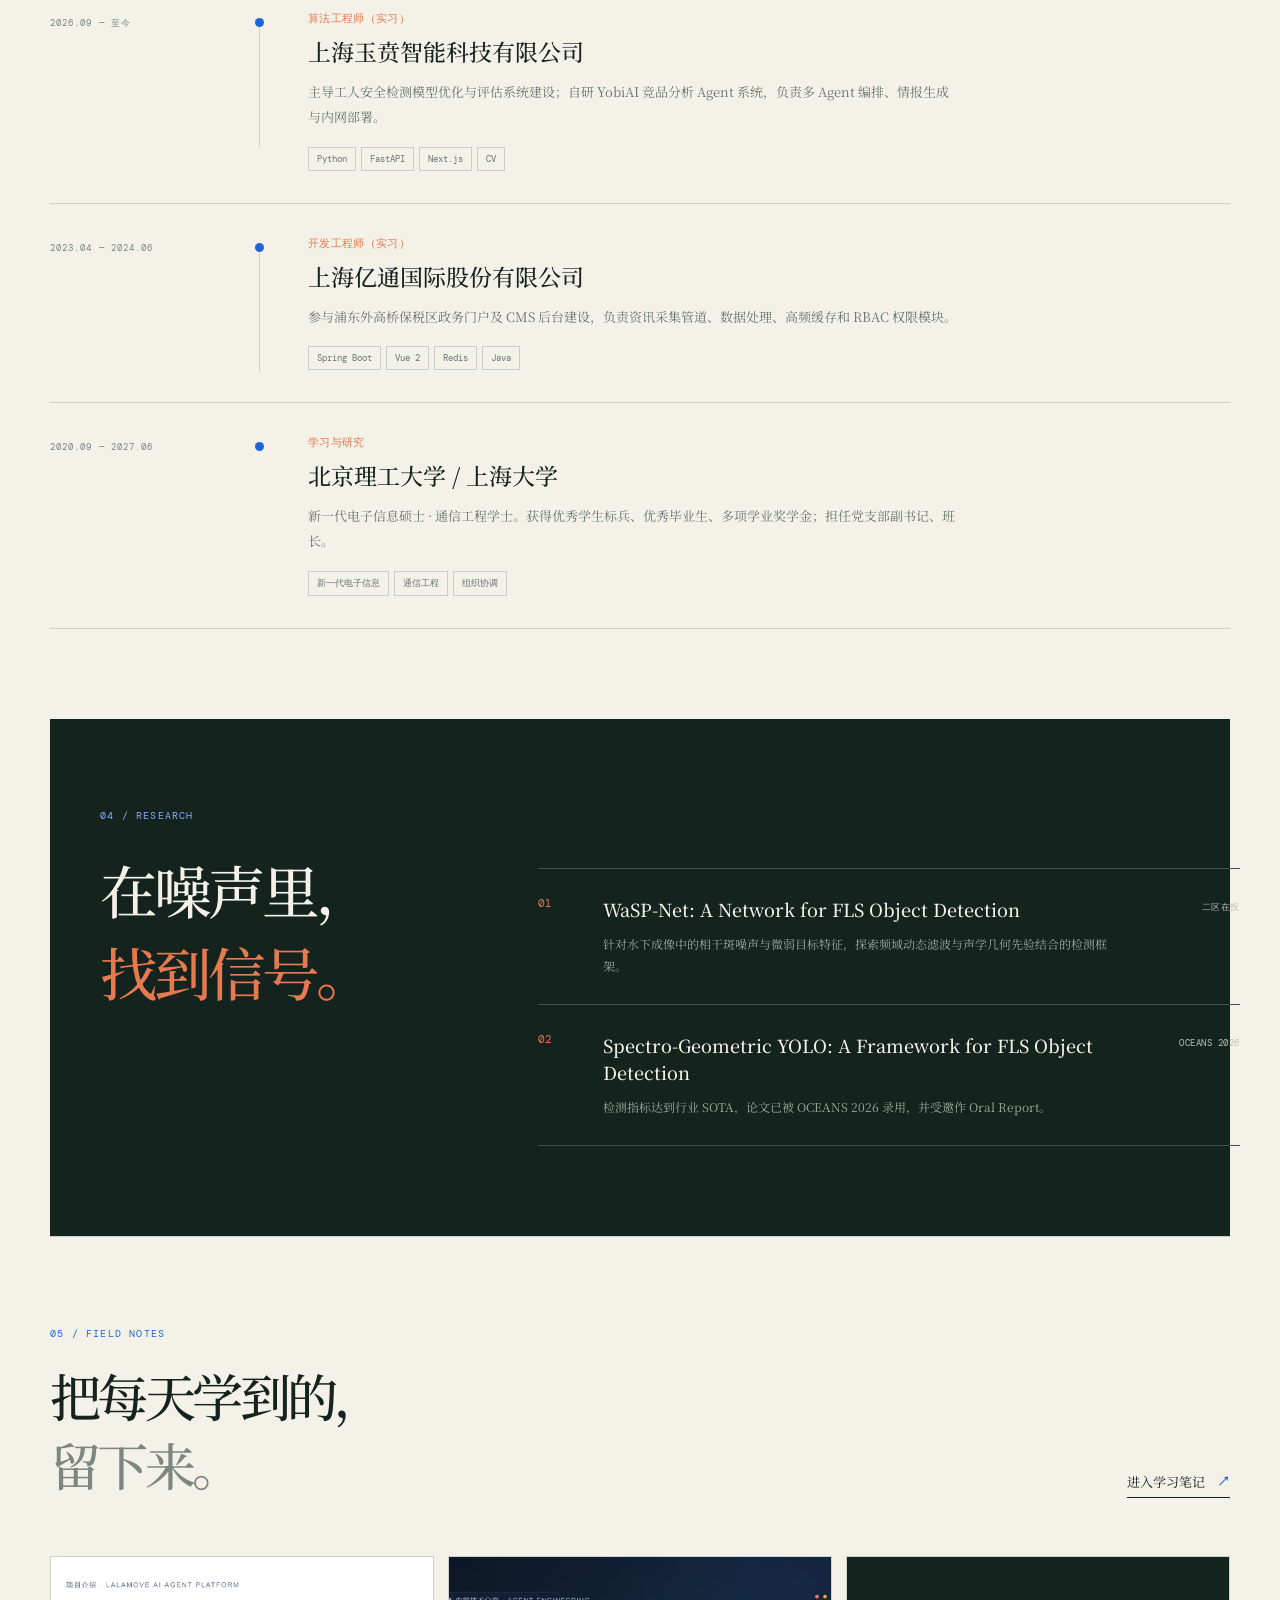
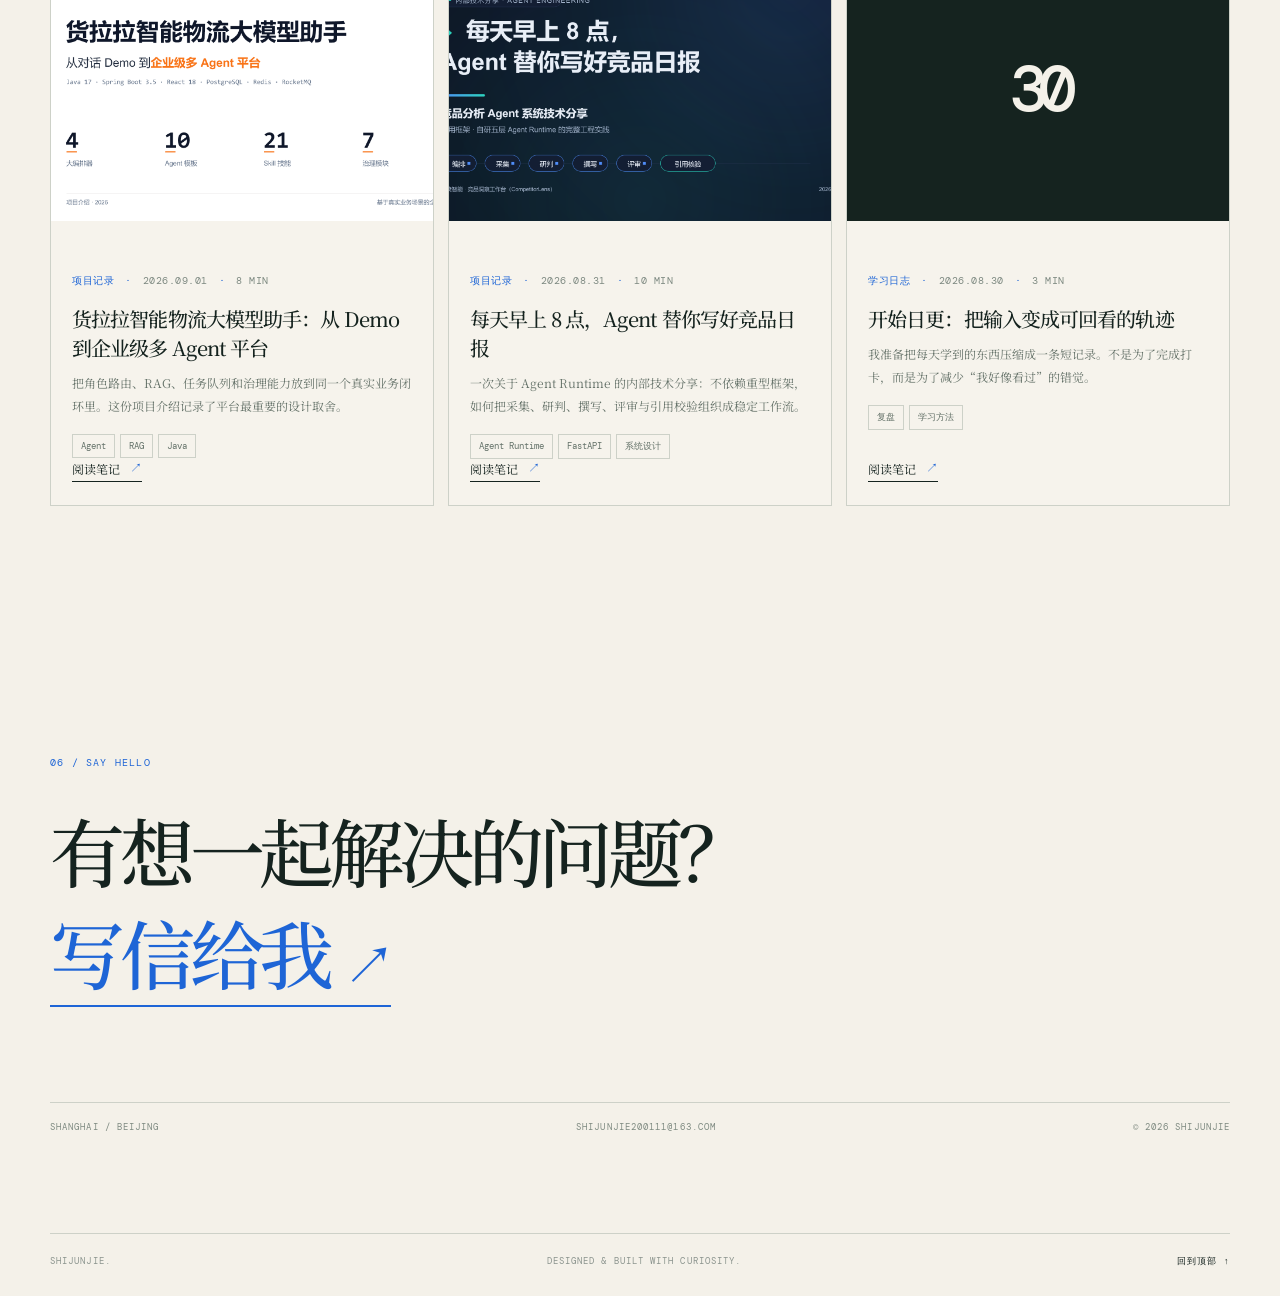
==== commit 4b7fd2fa: "Add subtle homepage interactions" ====
--- a/index.html
+++ b/index.html
@@ -14,7 +14,7 @@
         <span class="brand-mark">SJ</span>
         <span class="brand-text">施俊杰<span class="brand-dot">.</span></span>
       </a>
-      <nav class="desktop-nav" aria-label="主导航">
+      <nav class="desktop-nav" id="site-nav" aria-label="主导航">
         <a class="active" href="#top">首页</a>
         <a href="#about">关于我</a>
         <a href="#work">项目作品</a>
@@ -22,7 +22,7 @@
         <a href="#research">科研成果</a>
         <a href="mailto:shijunjie200111@163.com">联系我 <span aria-hidden="true">↗</span></a>
       </nav>
-      <button class="menu-toggle" type="button" aria-label="打开菜单" aria-expanded="false">
+      <button class="menu-toggle" type="button" aria-label="打开菜单" aria-expanded="false" aria-controls="site-nav">
         <span></span><span></span>
       </button>
     </header>
@@ -97,6 +97,7 @@
           <button class="filter" data-filter="vision" type="button">视觉算法 <span>01</span></button>
           <button class="filter" data-filter="engineering" type="button">工程系统 <span>01</span></button>
         </div>
+        <p class="filter-status" id="project-status" aria-live="polite">全部 · 04 个项目</p>
         <div class="project-grid" id="project-grid"></div>
       </section>
 
--- a/styles.css
+++ b/styles.css
@@ -67,3 +67,12 @@
 
 .about-note { margin-top: 16px; font-size: 13px; }
 .about-note a { color: var(--blue); border-bottom: 1px solid var(--blue); }
+
+.filter-status { margin: -8px 0 25px; color: #7c887f; font: 10px var(--mono); letter-spacing: .12em; text-transform: uppercase; }
+.filter:focus-visible,.menu-toggle:focus-visible,a:focus-visible { outline: 2px solid var(--blue); outline-offset: 4px; }
+.project-card:focus-within { transform: translateY(-7px); box-shadow: 10px 10px 0 rgba(30,101,214,.12); }
+.project-card { animation: card-in .5s ease both; animation-delay: calc(var(--card-index, 0) * 80ms); }
+@keyframes card-in { from { opacity: 0; transform: translateY(12px); } to { opacity: 1; transform: translateY(0); } }
+.hero-slab,.orbit { transition: transform .35s ease, translate .35s ease; }
+@media (max-width: 800px) { .filter-status { margin-top: -8px; } }
+@media (prefers-reduced-motion: reduce) { html { scroll-behavior: auto; } *, *::before, *::after { animation-duration: .01ms !important; animation-iteration-count: 1 !important; transition-duration: .01ms !important; } .marquee-track { animation: none; } .project-card { animation: none; } }
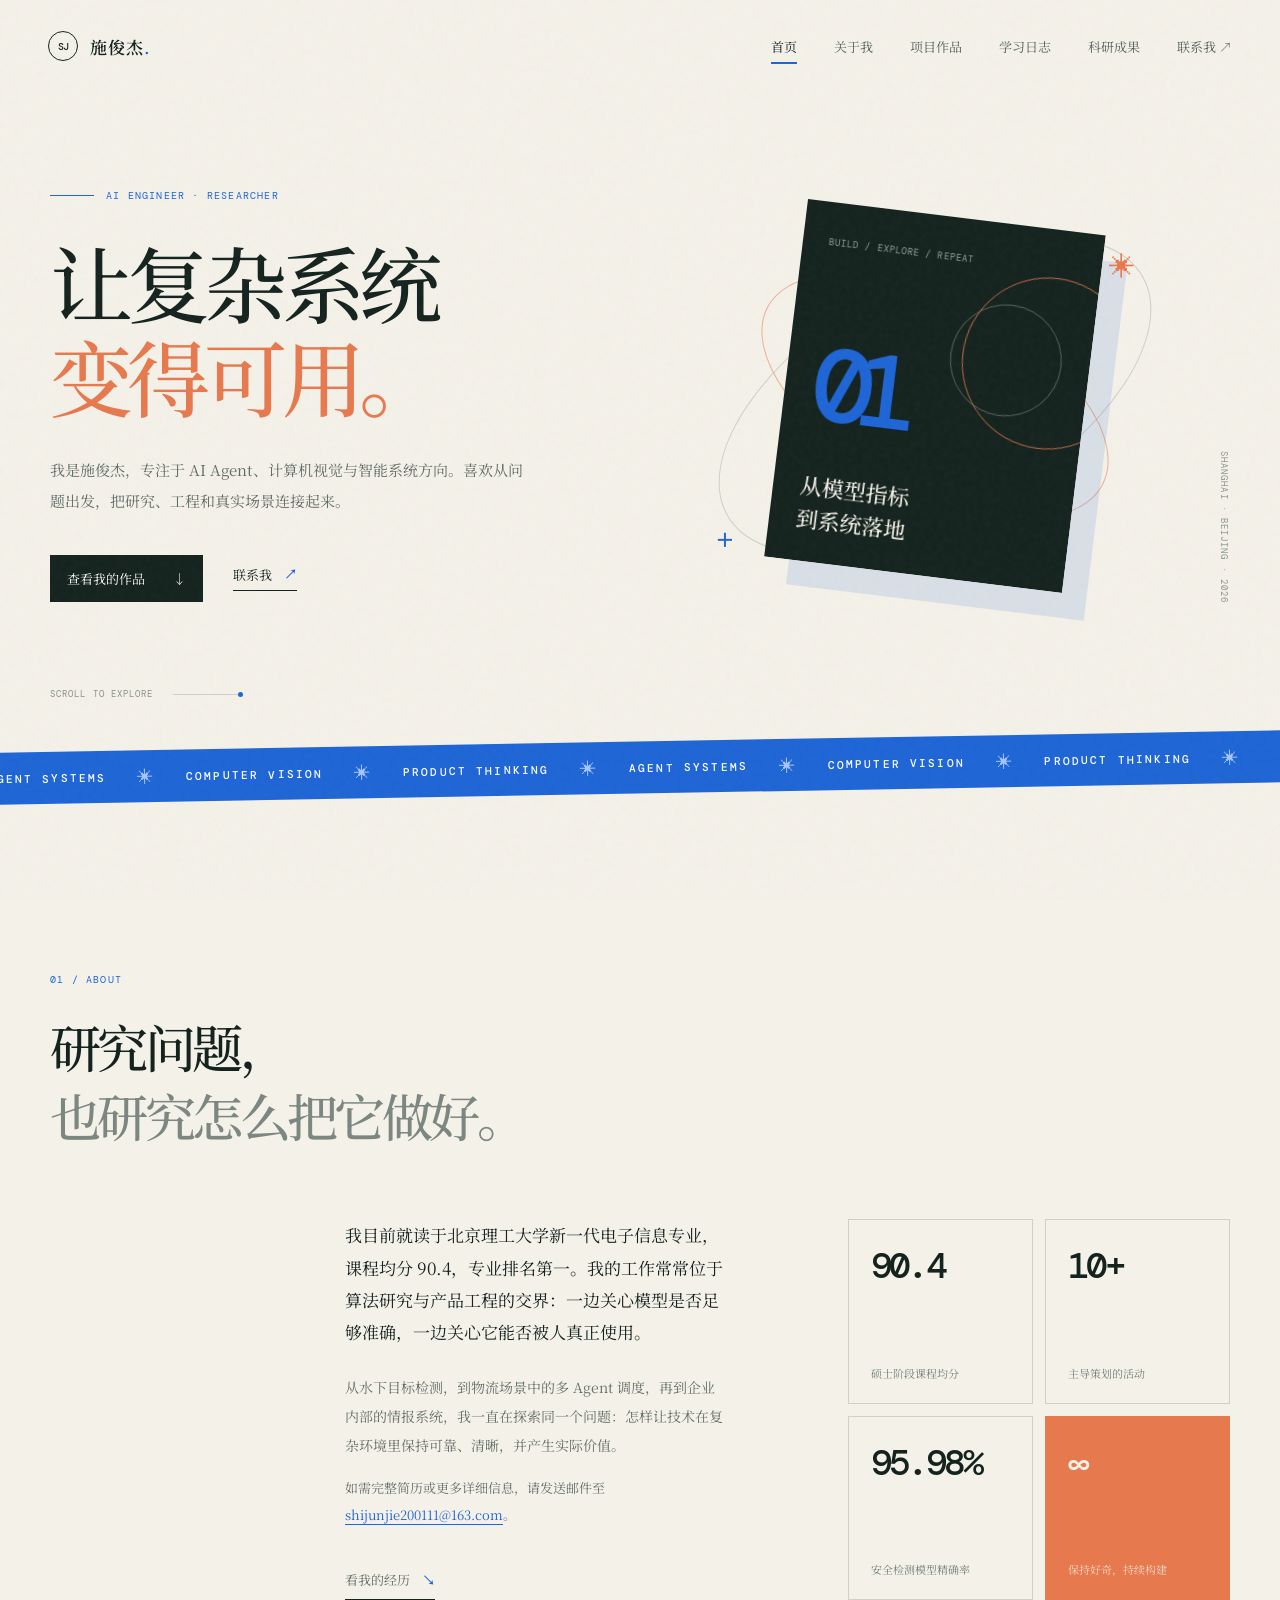
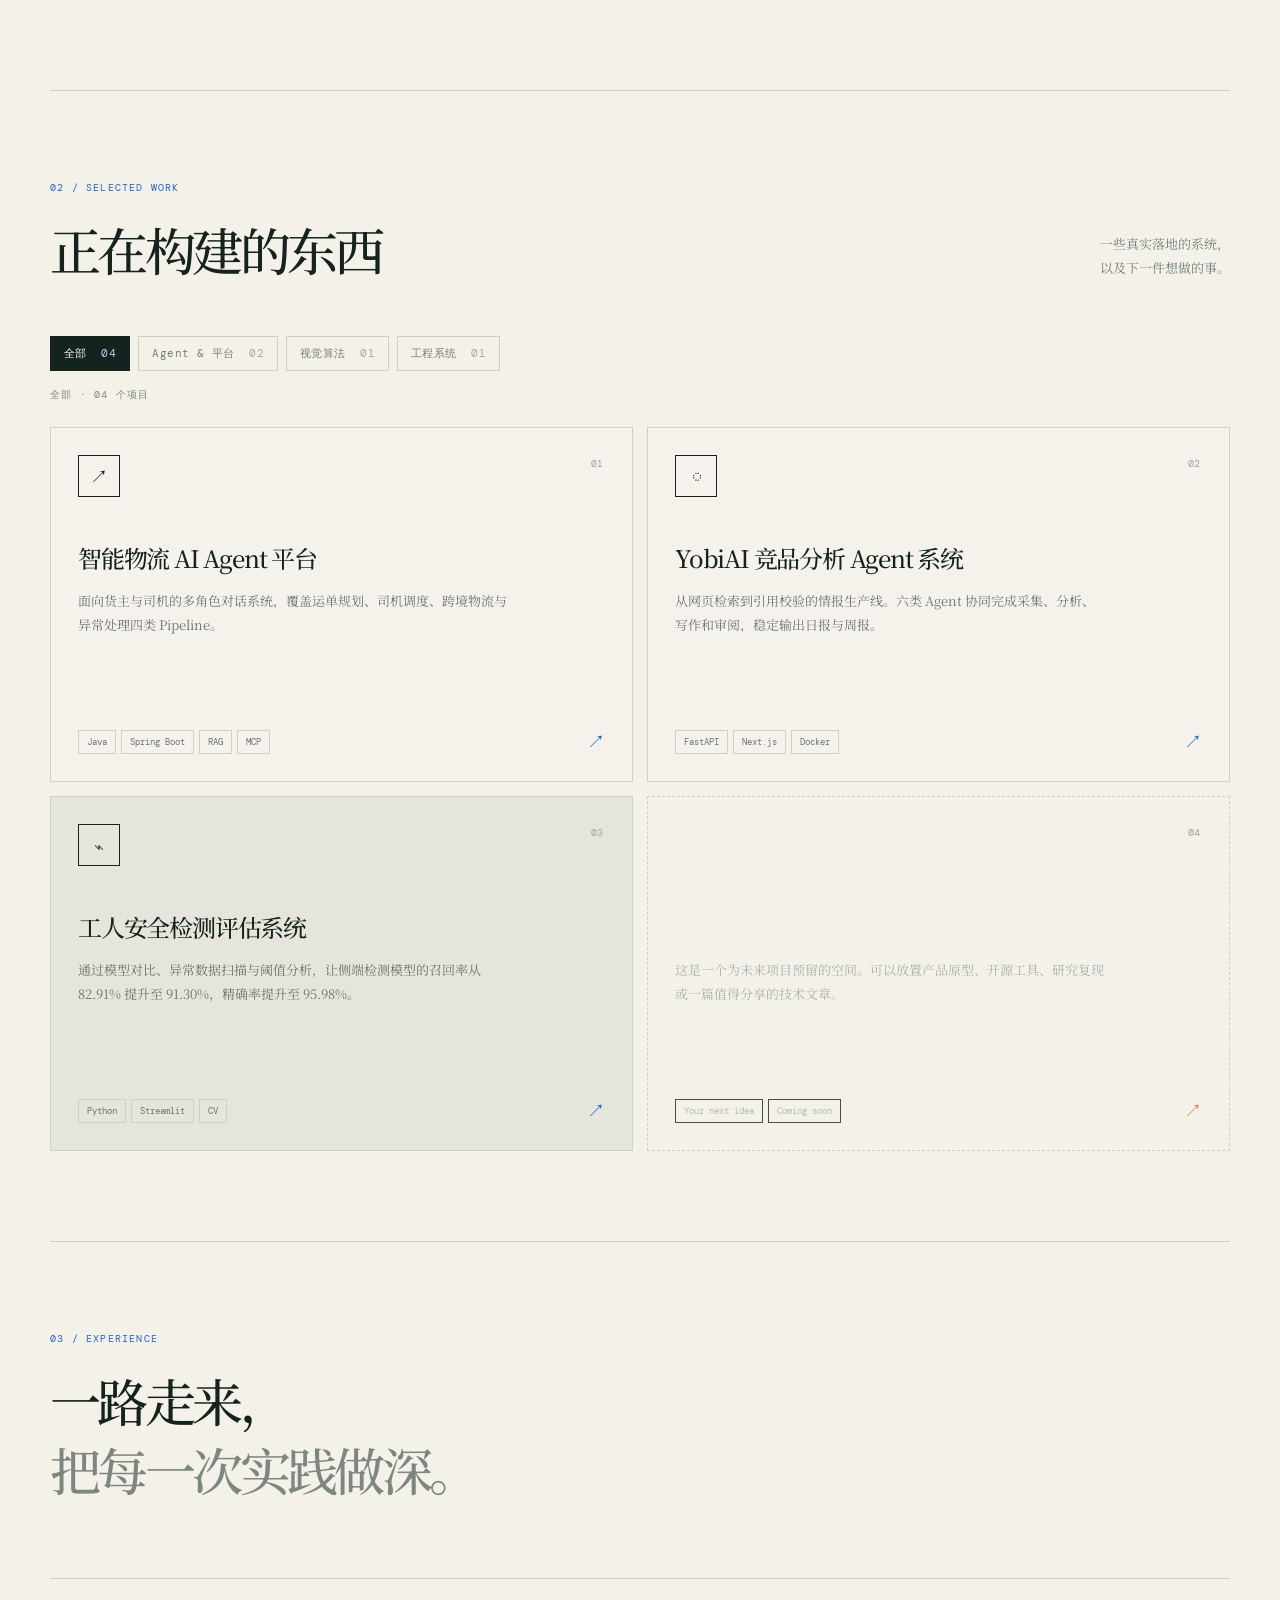
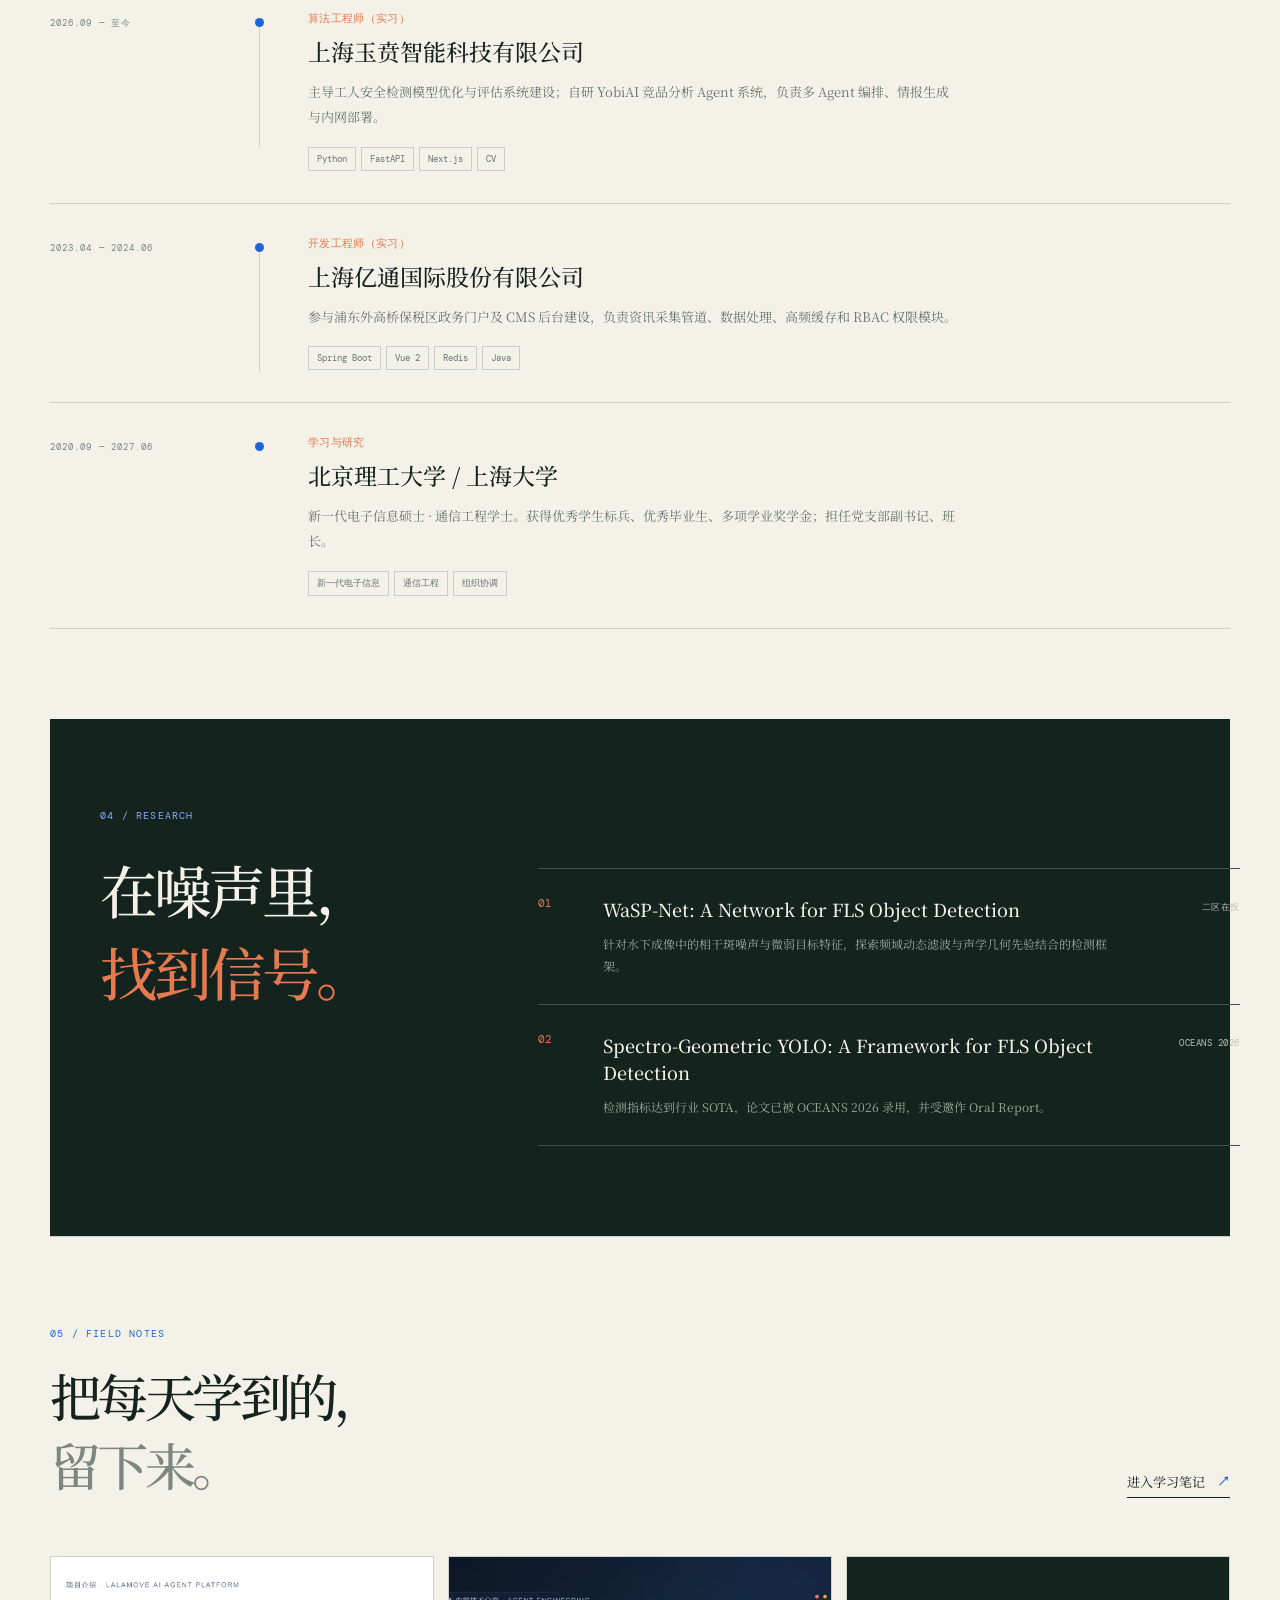
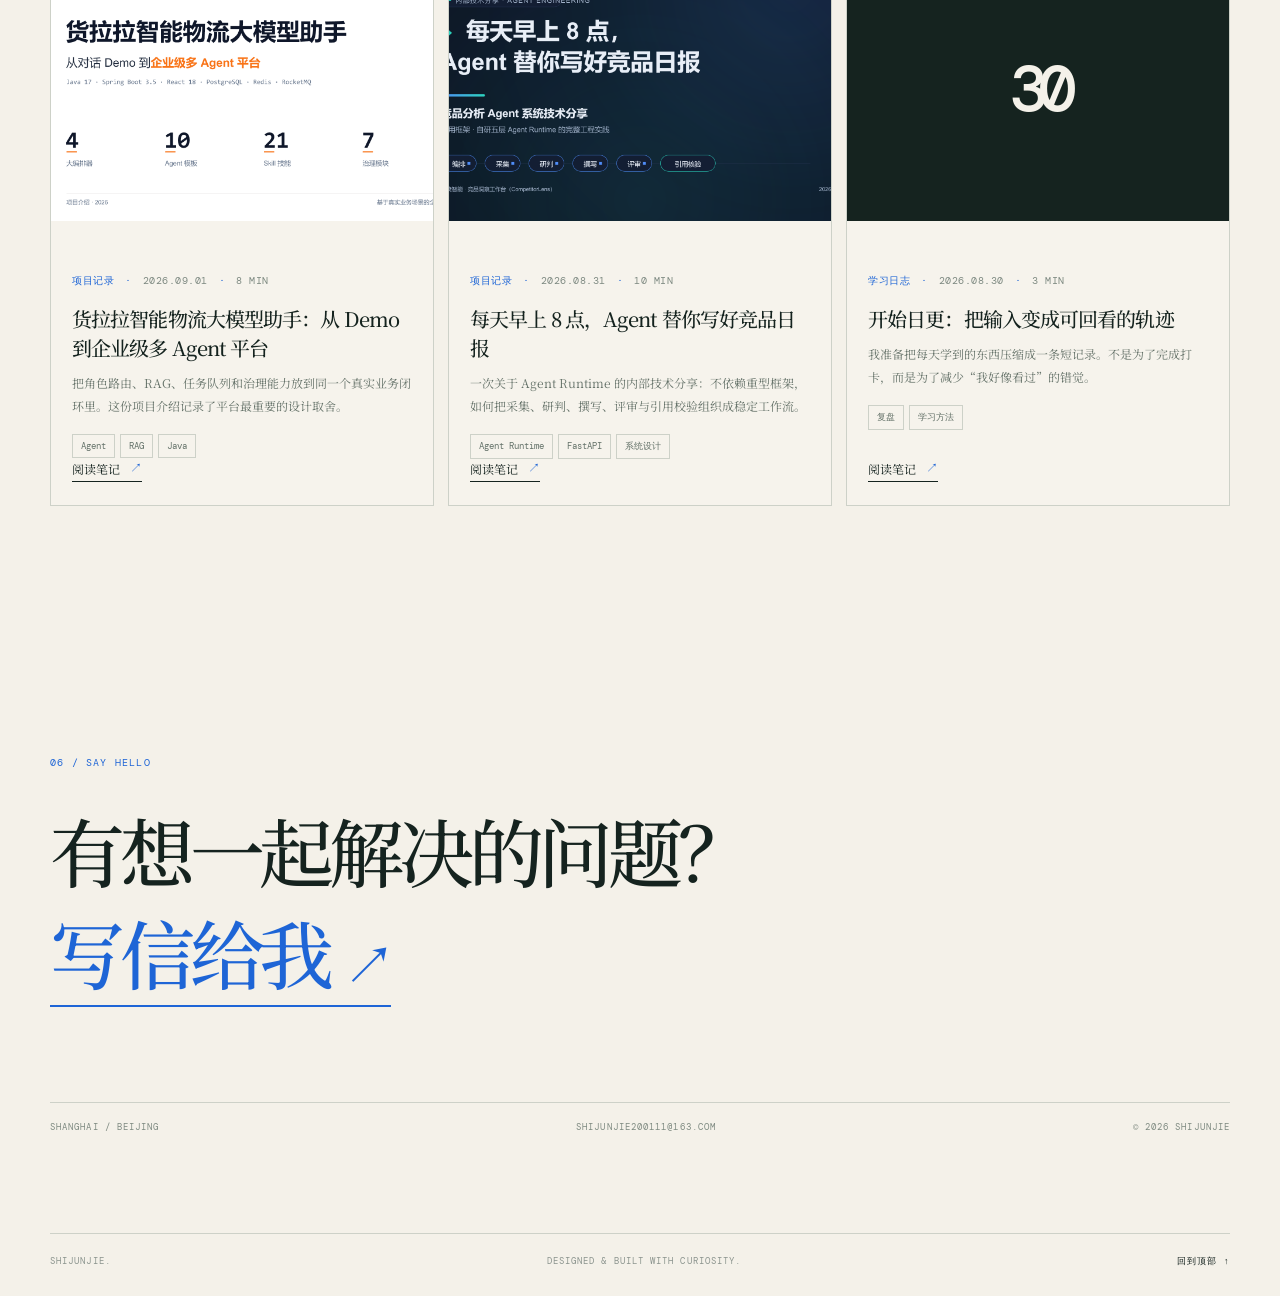
==== commit 86a799a0: "Add interactive hero book and harvest animation" ====
--- a/index.html
+++ b/index.html
@@ -41,10 +41,17 @@
         <div class="hero-art reveal reveal-delay" aria-hidden="true">
           <div class="orbit orbit-one"></div>
           <div class="orbit orbit-two"></div>
-          <div class="hero-slab">
-            <span class="slab-kicker">BUILD / EXPLORE / REPEAT</span>
-            <span class="slab-number">01</span>
-            <span class="slab-caption">从模型指标<br />到系统落地</span>
+          <div class="hero-slab" role="button" tabindex="0" aria-label="旋转查看卡片背面" aria-pressed="false">
+            <div class="slab-face slab-front">
+              <span class="slab-kicker">BUILD / EXPLORE / REPEAT</span>
+              <span class="slab-number">01</span>
+              <span class="slab-caption">从模型指标<br />到系统落地</span>
+            </div>
+            <div class="slab-face slab-back" aria-hidden="true">
+              <span class="slab-kicker">FIELD NOTE / 01</span>
+              <span class="slab-back-mark">↗</span>
+              <span class="slab-caption">把想法<br />变成系统。</span>
+            </div>
           </div>
           <div class="hero-spark spark-one">✳</div>
           <div class="hero-spark spark-two">+</div>
@@ -66,6 +73,19 @@
         <div class="section-heading reveal">
           <p class="section-index">01 / ABOUT</p>
           <h2>研究问题，<br /><span>也研究怎么把它做好。</span></h2>
+        </div>
+        <div class="harvest" aria-hidden="true">
+          <svg viewBox="0 0 120 110" fill="none" xmlns="http://www.w3.org/2000/svg">
+            <path class="harvest-stem" d="M62 106 C 60 82, 64 60, 60 30" />
+            <path class="harvest-branch harvest-branch-a" d="M61 72 C 50 66, 43 58, 40 46" />
+            <path class="harvest-branch harvest-branch-b" d="M61 56 C 72 50, 79 42, 82 32" />
+            <ellipse class="harvest-leaf harvest-leaf-a" cx="34" cy="52" rx="9" ry="4.5" />
+            <ellipse class="harvest-leaf harvest-leaf-b" cx="50" cy="62" rx="8" ry="4" />
+            <ellipse class="harvest-leaf harvest-leaf-c" cx="88" cy="40" rx="9" ry="4.5" />
+            <circle class="harvest-fruit harvest-fruit-a" cx="40" cy="43" r="6" />
+            <circle class="harvest-fruit harvest-fruit-b" cx="60" cy="24" r="7" />
+            <circle class="harvest-fruit harvest-fruit-c" cx="82" cy="29" r="5.5" />
+          </svg>
         </div>
         <div class="about-content">
           <div class="about-text reveal">
--- a/styles.css
+++ b/styles.css
@@ -33,17 +33,29 @@
 .button-dark:hover { background:var(--blue); }
 .text-link,.arrow-link { display:inline-flex; align-items:center; gap:12px; font-family:var(--serif); font-size:13px; border-bottom:1px solid var(--ink); padding-bottom:6px; }
 .text-link span,.arrow-link span { color:var(--blue); font-family:var(--sans); font-weight:700; }
-.hero-art { height:420px; position:relative; display:flex; align-items:center; justify-content:center; }
-.hero-slab { width:300px; height:360px; background:var(--ink); color:var(--paper); position:relative; padding:26px; transform:rotate(7deg); box-shadow:25px 25px 0 rgba(30,101,214,.12); }
-.hero-slab:before { content:''; position:absolute; width:110px; height:110px; border:1px solid rgba(244,241,233,.3); border-radius:50%; right:28px; top:80px; }
-.hero-slab:after { content:''; position:absolute; width:170px; height:170px; border:1px solid var(--orange); border-radius:50%; right:-44px; top:48px; opacity:.8; }
-.slab-kicker { color:#8fa59c; font-size:9px; }
+.hero-art { height:420px; position:relative; display:flex; align-items:center; justify-content:center; perspective:900px; }
+.hero-slab { width:300px; height:360px; position:relative; transform-style:preserve-3d; transform:rotate(7deg) rotateX(var(--slab-rotate-x, 0deg)) rotateY(var(--slab-rotate-y, 0deg)); transition:transform .5s cubic-bezier(.2,.75,.25,1), box-shadow .35s ease; cursor:pointer; outline:none; box-shadow:25px 25px 0 rgba(30,101,214,.12); }
+.hero-slab:focus-visible { outline:2px solid var(--blue); outline-offset:8px; }
+.hero-slab.is-flipped { box-shadow:-25px 25px 0 rgba(231,121,78,.13); }
+.slab-face { position:absolute; inset:0; padding:26px; background:var(--ink); color:var(--paper); backface-visibility:hidden; -webkit-backface-visibility:hidden; overflow:hidden; }
+.slab-front:before,.slab-front:after,.slab-back:before { content:''; position:absolute; border-radius:50%; pointer-events:none; }
+.slab-front:before { width:110px; height:110px; border:1px solid rgba(244,241,233,.3); right:28px; top:80px; }
+.slab-front:after { width:170px; height:170px; border:1px solid var(--orange); right:-44px; top:48px; opacity:.8; }
+.slab-back { transform:rotateY(180deg); background:var(--blue); color:var(--paper); }
+.slab-back:before { width:230px; height:230px; border:1px solid rgba(244,241,233,.45); right:-82px; top:65px; }
+.slab-back-mark { position:absolute; top:92px; left:27px; color:var(--orange); font:500 104px var(--mono); }
 .slab-number { position:absolute; top:115px; left:27px; color:var(--blue); font:500 104px var(--mono); letter-spacing:-.16em; }
 .slab-caption { position:absolute; bottom:27px; left:27px; font:500 22px/1.5 var(--serif); }
+.slab-kicker { color:#8fa59c; font-size:9px; }
+.slab-back .slab-kicker { color:#d4e1ff; }
 .orbit { position:absolute; border:1px solid var(--line); border-radius:50%; }
-.orbit-one { width:480px; height:240px; transform:rotate(-30deg); }
-.orbit-two { width:380px; height:190px; transform:rotate(28deg); border-color:rgba(231,121,78,.55); }
-.hero-spark { position:absolute; font-size:26px; color:var(--orange); }
+.orbit-one { width:480px; height:240px; transform:rotate(-30deg); animation:orbit-drift 9s ease-in-out infinite; }
+.orbit-two { width:380px; height:190px; transform:rotate(28deg); border-color:rgba(231,121,78,.55); animation:orbit-drift 7s ease-in-out -2s infinite reverse; }
+@keyframes orbit-drift { 50% { margin-top:5px; opacity:.72; } }
+.hero-spark { position:absolute; font-size:26px; color:var(--orange); animation:spark-float 4s ease-in-out infinite; }
+@keyframes spark-float { 50% { transform:translateY(-6px) rotate(8deg); opacity:.72; } }
+.scroll-line:after { animation:scroll-pulse 2.4s ease-in-out infinite; }
+@keyframes scroll-pulse { 50% { transform:translateX(58px); opacity:.35; } }
 .spark-one { top:62px; right:95px; }.spark-two { bottom:46px; left:76px; color:var(--blue); font-size:31px; }
 .vertical-note { position:absolute; right:0; bottom:3px; writing-mode:vertical-rl; color:#8e9890; font-size:9px; }
 .hero-foot { position:absolute; left:0; bottom:42px; display:flex; gap:20px; align-items:center; color:#87928a; font-size:9px; }
@@ -76,3 +88,29 @@
 .hero-slab,.orbit { transition: transform .35s ease, translate .35s ease; }
 @media (max-width: 800px) { .filter-status { margin-top: -8px; } }
 @media (prefers-reduced-motion: reduce) { html { scroll-behavior: auto; } *, *::before, *::after { animation-duration: .01ms !important; animation-iteration-count: 1 !important; transition-duration: .01ms !important; } .marquee-track { animation: none; } .project-card { animation: none; } }
+
+@media (prefers-reduced-motion: reduce) { .orbit-one,.orbit-two,.hero-spark,.scroll-line:after { animation:none; } .hero-slab { transition:none; } }
+
+/* 秋收结硕果：低幅度生长+成熟循环，纯装饰（aria-hidden），移动端隐藏 */
+.about { position: relative; }
+.harvest { position: absolute; top: 96px; right: 4%; width: 118px; pointer-events: none; animation: harvest-sway 9s ease-in-out infinite; transform-origin: 62px 106px; }
+.harvest svg { display: block; width: 100%; height: auto; overflow: visible; }
+.harvest-stem, .harvest-branch { stroke: #5f7264; stroke-width: 1.6; stroke-linecap: round; fill: none; stroke-dasharray: 90; stroke-dashoffset: 90; }
+.harvest-stem { animation: harvest-grow 9s ease-out infinite; }
+.harvest-branch-a { animation: harvest-grow 9s ease-out 1.1s infinite; }
+.harvest-branch-b { animation: harvest-grow 9s ease-out 1.6s infinite; }
+.harvest-leaf { fill: #7d8f7e; transform-origin: center; transform-box: fill-box; transform: scale(0); animation: harvest-leaf 9s ease-in-out infinite; }
+.harvest-leaf-a { animation-delay: 1.5s; }
+.harvest-leaf-b { animation-delay: 2s; }
+.harvest-leaf-c { animation-delay: 2.4s; }
+.harvest-fruit { transform-origin: center; transform-box: fill-box; transform: scale(0); animation: harvest-fruit 9s ease-in-out infinite; }
+.harvest-fruit-a { animation-delay: 2.6s; }
+.harvest-fruit-b { animation-delay: 3.1s; }
+.harvest-fruit-c { animation-delay: 3.5s; }
+@keyframes harvest-grow { 0% { stroke-dashoffset: 90; } 22%, 80% { stroke-dashoffset: 0; } 100% { stroke-dashoffset: 90; } }
+@keyframes harvest-leaf { 0% { transform: scale(0); fill: #7d8f7e; } 10%, 76% { transform: scale(1); fill: #8fa287; } 92%, 100% { transform: scale(0); fill: #7d8f7e; } }
+@keyframes harvest-fruit { 0% { transform: scale(0); fill: #a8b3a2; } 16% { transform: scale(1.1); fill: #a8b3a2; } 24%, 70% { transform: scale(1); fill: #c9764b; } 80% { transform: scale(1.05) translateY(2px); fill: #e7794e; } 92%, 100% { transform: scale(0); fill: #a8b3a2; } }
+@keyframes harvest-sway { 50% { transform: rotate(1.2deg); } }
+@media (max-width: 800px) { .harvest { display: none; } }
+@media (prefers-reduced-motion: reduce) { .harvest, .harvest-stem, .harvest-branch, .harvest-leaf, .harvest-fruit { animation: none; } .harvest-stem, .harvest-branch { stroke-dashoffset: 0; } .harvest-leaf, .harvest-fruit { transform: none; } .harvest-fruit { fill: #e7794e; } }
+
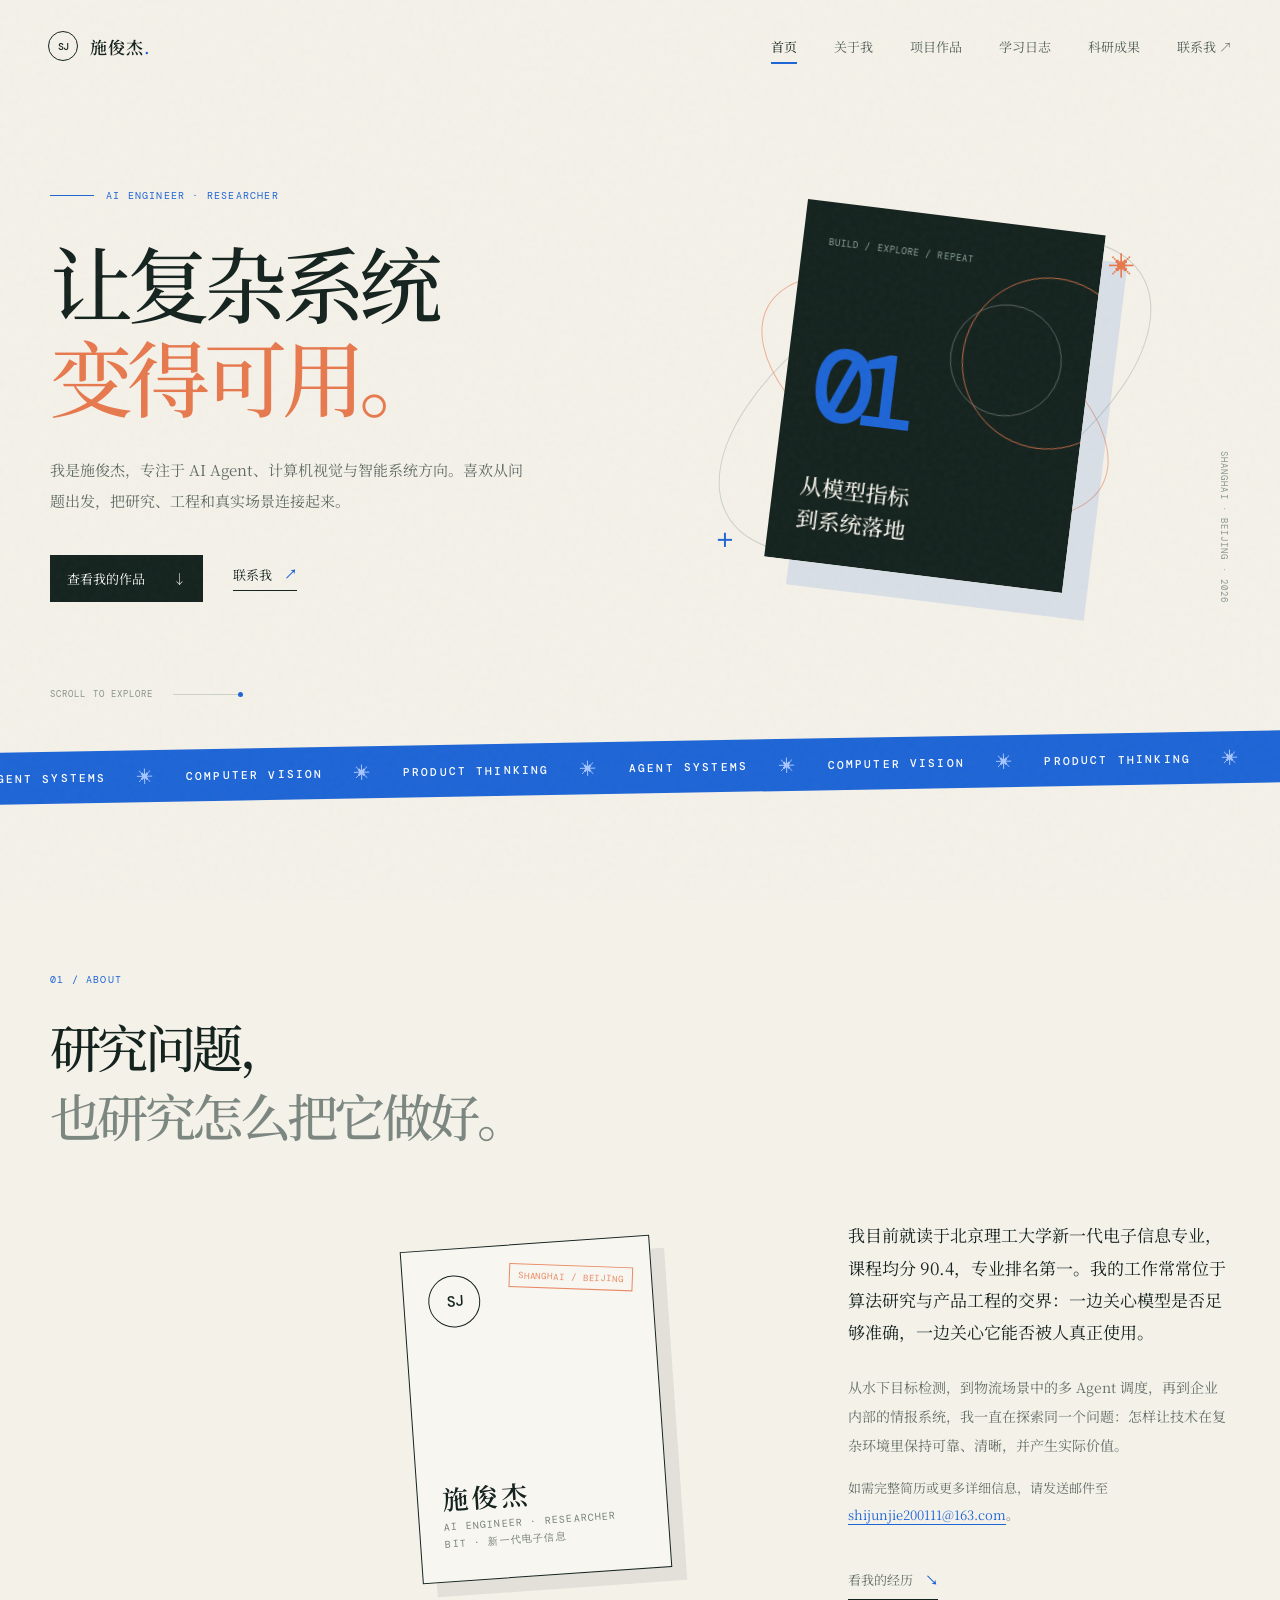
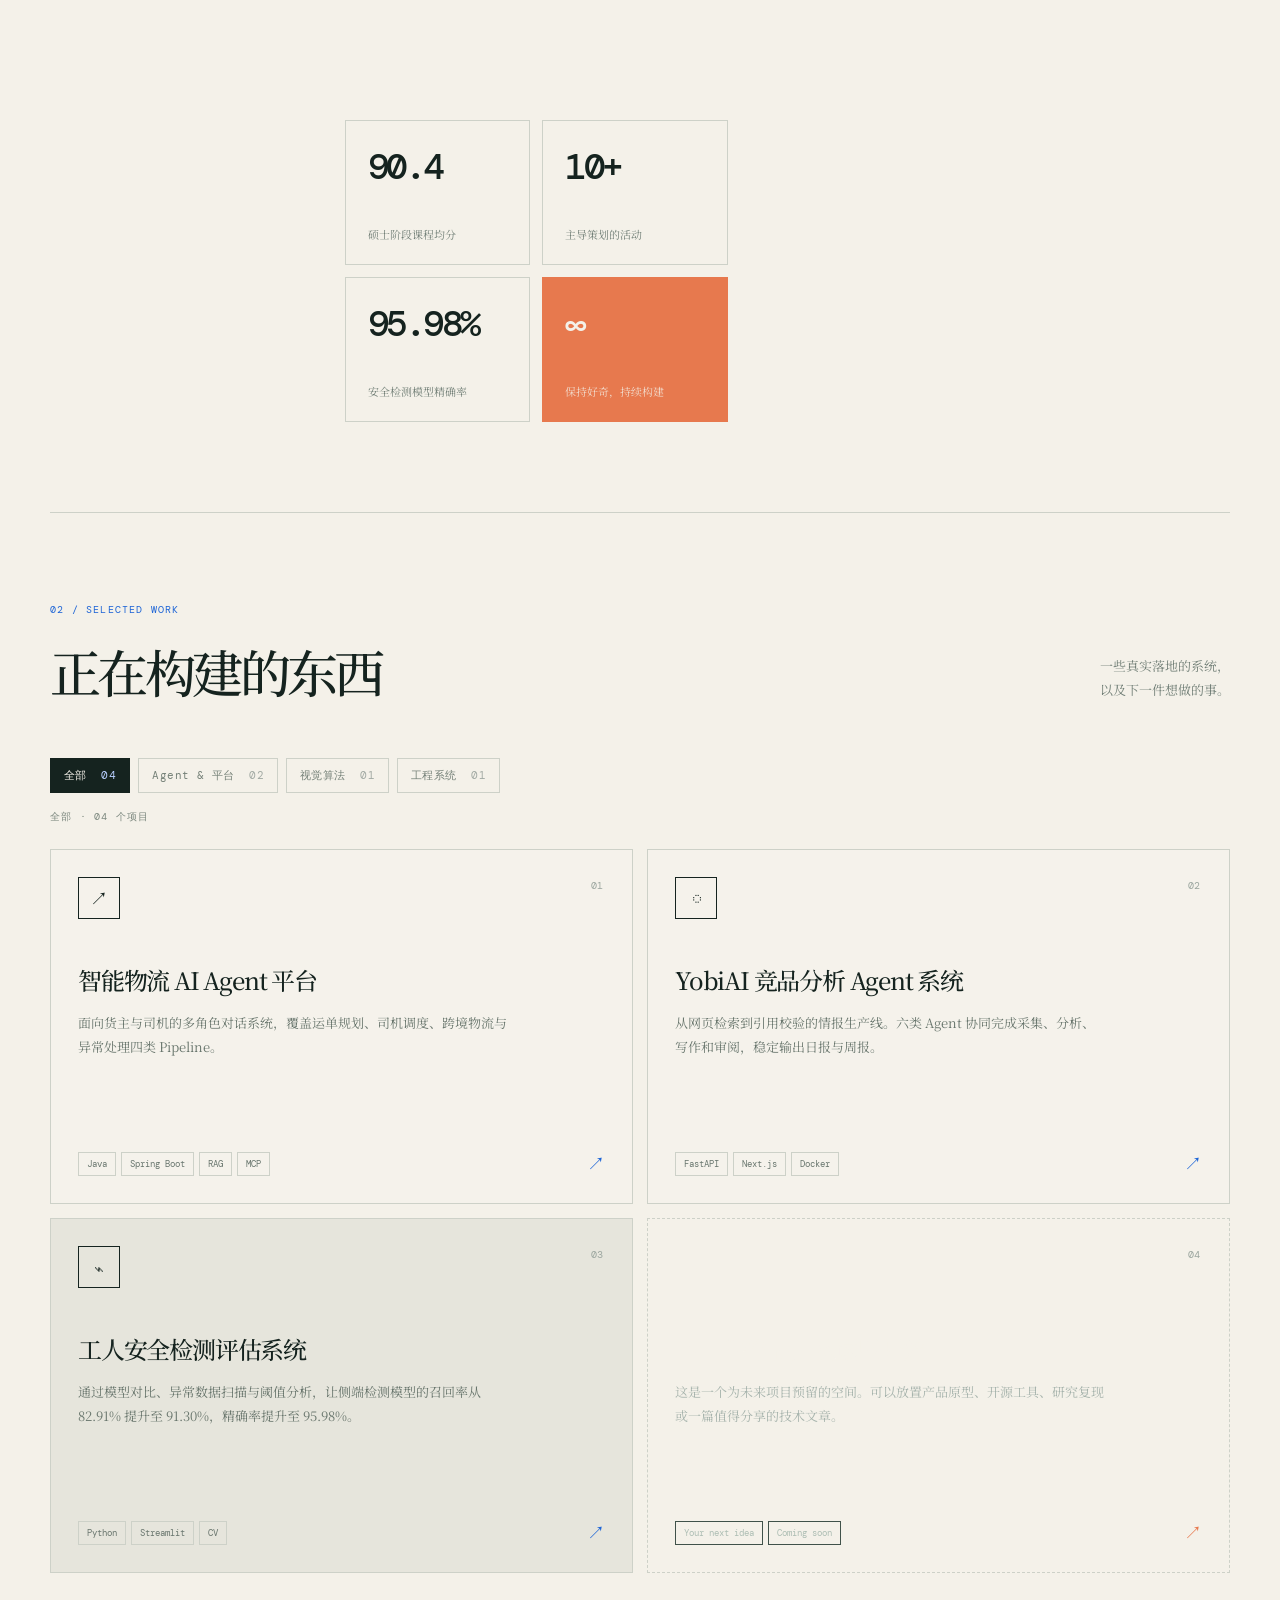
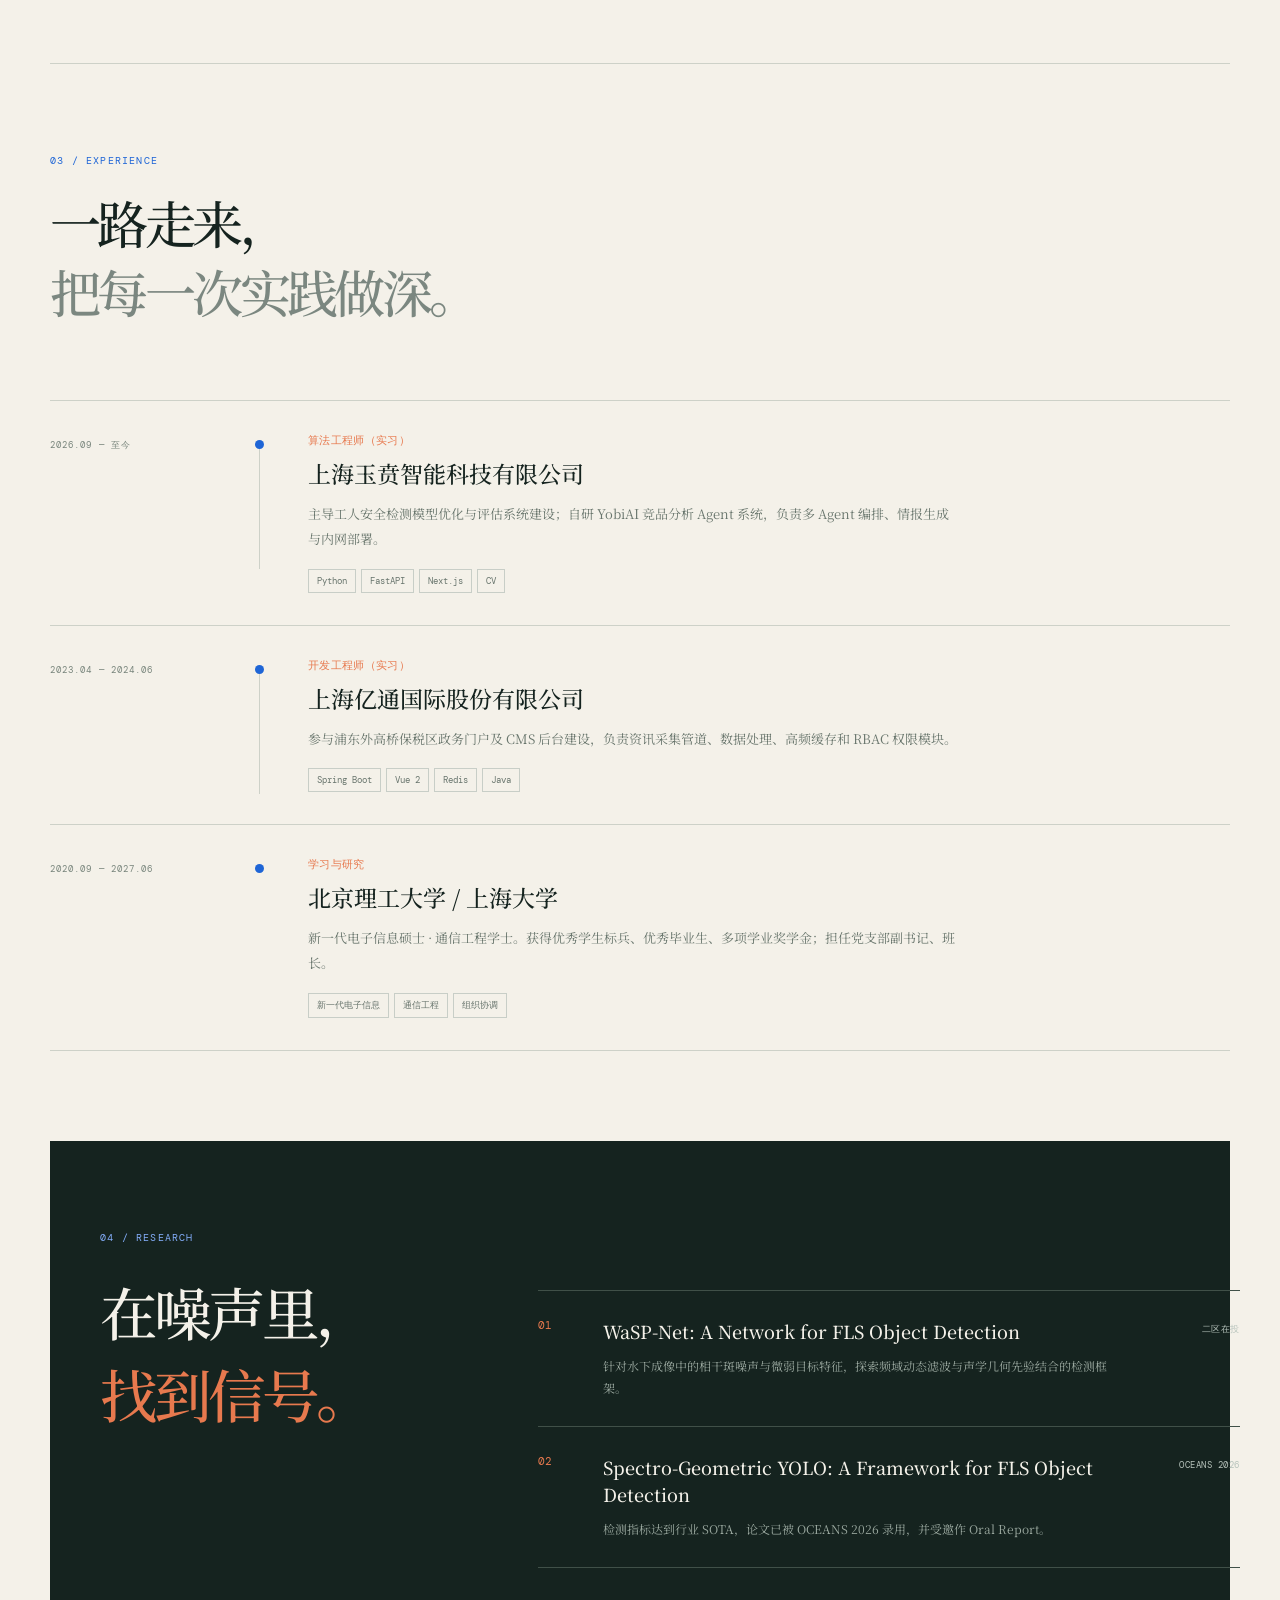
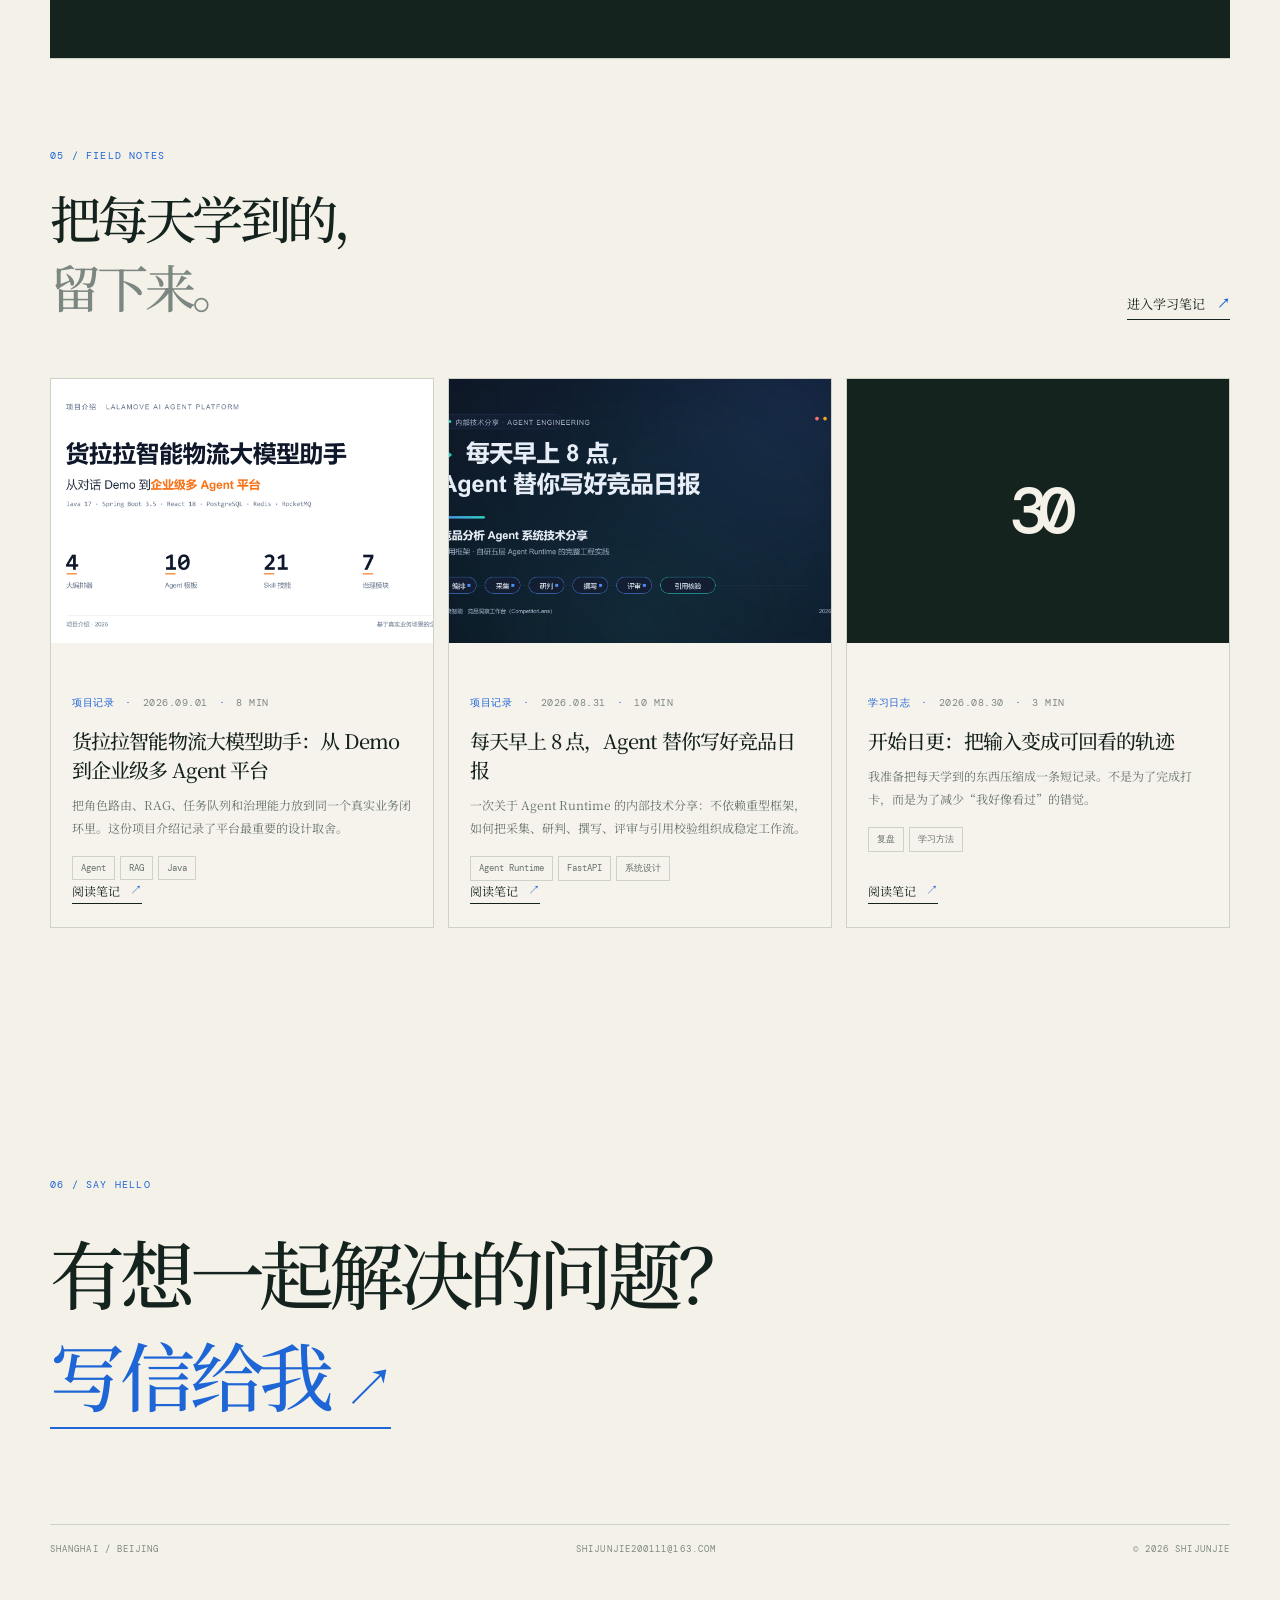
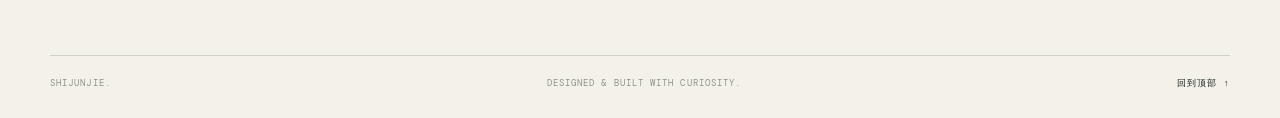
==== commit 8bface31: "Add identity card to about section" ====
--- a/index.html
+++ b/index.html
@@ -88,6 +88,15 @@
           </svg>
         </div>
         <div class="about-content">
+          <div class="about-figure reveal" aria-hidden="true">
+            <div class="figure-card">
+              <span class="figure-mark">SJ</span>
+              <p class="figure-name">施俊杰</p>
+              <p class="figure-line">AI Engineer · Researcher</p>
+              <p class="figure-line">BIT · 新一代电子信息</p>
+              <span class="figure-stamp">SHANGHAI / BEIJING</span>
+            </div>
+          </div>
           <div class="about-text reveal">
             <p class="lead">我目前就读于北京理工大学新一代电子信息专业，课程均分 90.4，专业排名第一。我的工作常常位于算法研究与产品工程的交界：一边关心模型是否足够准确，一边关心它能否被人真正使用。</p>
             <p>从水下目标检测，到物流场景中的多 Agent 调度，再到企业内部的情报系统，我一直在探索同一个问题：怎样让技术在复杂环境里保持可靠、清晰，并产生实际价值。</p>
--- a/styles.css
+++ b/styles.css
@@ -66,6 +66,13 @@
 @keyframes marquee { to { transform:translateX(-50%); } }
 .section { padding:90px 0; }.section-heading .section-index,.section-index { color:var(--blue); margin-bottom:26px; }.section-heading h2 { font-size:clamp(32px, 4vw, 52px); line-height:1.34; margin-bottom:0; }.section-heading h2 span { color:#7b8780; }
 .about-content { display:grid; grid-template-columns:1fr 1fr; gap:120px; margin-top:70px; padding-left:25%; }.about-text { max-width:430px; color:#647068; font:14px/2.05 var(--serif); }.about-text .lead { color:var(--ink); font-size:17px; line-height:1.9; margin-bottom:25px; }.arrow-link { margin-top:25px; }
+.about-figure { display:flex; align-items:center; justify-content:center; }
+.figure-card { width:min(250px, 100%); aspect-ratio:3/4; border:1px solid var(--ink); background:rgba(255,255,255,.35); padding:26px 24px; display:flex; flex-direction:column; align-items:flex-start; position:relative; transform:rotate(-4deg); box-shadow:14px 14px 0 rgba(21,35,31,.08); transition:transform .35s ease, box-shadow .35s ease; }
+.figure-card:hover { transform:rotate(-1deg) translateY(-5px); box-shadow:18px 18px 0 rgba(30,101,214,.12); }
+.figure-mark { display:grid; place-items:center; width:52px; height:52px; border:1px solid var(--ink); border-radius:50%; font:500 15px var(--mono); letter-spacing:-.06em; margin-bottom:auto; }
+.figure-name { margin:26px 0 6px; font:600 26px/1.3 var(--serif); letter-spacing:.14em; }
+.figure-line { margin:0 0 4px; color:#758178; font:10px var(--mono); letter-spacing:.12em; text-transform:uppercase; }
+.figure-stamp { position:absolute; top:24px; right:18px; color:var(--orange); border:1px solid var(--orange); padding:5px 8px; font:9px var(--mono); letter-spacing:.1em; text-transform:uppercase; transform:rotate(6deg); opacity:.85; }
 .stat-grid { display:grid; grid-template-columns:1fr 1fr; gap:12px; }.stat-card { min-height:145px; padding:22px; border:1px solid var(--line); display:flex; flex-direction:column; justify-content:space-between; }.stat-card strong { font:500 36px var(--mono); letter-spacing:-.1em; }.stat-card span { color:#738078; font:11px var(--serif); }.stat-card-accent { background:var(--orange); color:var(--paper); border-color:var(--orange); }.stat-card-accent span { color:rgba(244,241,233,.8); }
 .work { border-top:1px solid var(--line); }.section-topline { display:flex; justify-content:space-between; align-items:end; }.compact .section-index { margin-bottom:21px; }.section-aside { margin:0 0 5px; color:#738078; font:13px/1.8 var(--serif); text-align:right; }.filter-bar { display:flex; gap:8px; margin:52px 0 25px; flex-wrap:wrap; }.filter { cursor:pointer; color:#758178; border:1px solid var(--line); background:transparent; padding:9px 13px; text-transform:none; letter-spacing:.04em; font-size:11px; transition:.25s; }.filter span { color:#a2aaa4; margin-left:7px; }.filter:hover,.filter.active { color:var(--paper); background:var(--ink); border-color:var(--ink); }.filter.active span { color:#b9d0ff; }
 .project-grid { display:grid; grid-template-columns:repeat(2,1fr); gap:14px; }.project-card { min-height:355px; padding:27px; border:1px solid var(--line); display:flex; flex-direction:column; position:relative; overflow:hidden; transition:transform .3s, box-shadow .3s; background:rgba(255,255,255,.13); }.project-card:hover { transform:translateY(-7px); box-shadow:10px 10px 0 rgba(30,101,214,.12); }.project-card:nth-child(3n) { background:#e6e5dc; }.project-card:nth-child(4n) { background:var(--ink); color:var(--paper); }.project-card.future { background:transparent; border-style:dashed; }.project-icon { width:42px; height:42px; border:1px solid currentColor; display:grid; place-items:center; font-size:18px; margin-bottom:44px; }.project-no { position:absolute; top:29px; right:29px; color:#9aa59e; font:10px var(--mono); }.project-card h3 { max-width:370px; font:500 24px/1.45 var(--serif); letter-spacing:-.05em; margin-bottom:13px; }.project-card p { max-width:430px; color:#69766d; font:13px/1.9 var(--serif); }.project-card:nth-child(4n) p { color:#a6b3ac; }.project-card-footer { display:flex; align-items:center; justify-content:space-between; margin-top:auto; }.project-tags,.tags { display:flex; gap:5px; flex-wrap:wrap; }.project-tags span,.tags span { padding:5px 8px; border:1px solid var(--line); color:#68756d; font:9px var(--mono); }.project-card:nth-child(4n) .project-tags span { border-color:#40524a; color:#acbdb3; }.project-link { font-size:18px; color:var(--blue); }.project-card:nth-child(4n) .project-link { color:var(--orange); }
@@ -111,6 +118,6 @@
 @keyframes harvest-leaf { 0% { transform: scale(0); fill: #7d8f7e; } 10%, 76% { transform: scale(1); fill: #8fa287; } 92%, 100% { transform: scale(0); fill: #7d8f7e; } }
 @keyframes harvest-fruit { 0% { transform: scale(0); fill: #a8b3a2; } 16% { transform: scale(1.1); fill: #a8b3a2; } 24%, 70% { transform: scale(1); fill: #c9764b; } 80% { transform: scale(1.05) translateY(2px); fill: #e7794e; } 92%, 100% { transform: scale(0); fill: #a8b3a2; } }
 @keyframes harvest-sway { 50% { transform: rotate(1.2deg); } }
-@media (max-width: 800px) { .harvest { display: none; } }
+@media (max-width: 800px) { .harvest { display: none; } .about-content { grid-template-columns:1fr; } .about-figure { justify-content:flex-start; padding-left:0; } .figure-card { width:200px; transform:rotate(-2.5deg); } }
 @media (prefers-reduced-motion: reduce) { .harvest, .harvest-stem, .harvest-branch, .harvest-leaf, .harvest-fruit { animation: none; } .harvest-stem, .harvest-branch { stroke-dashoffset: 0; } .harvest-leaf, .harvest-fruit { transform: none; } .harvest-fruit { fill: #e7794e; } }
 
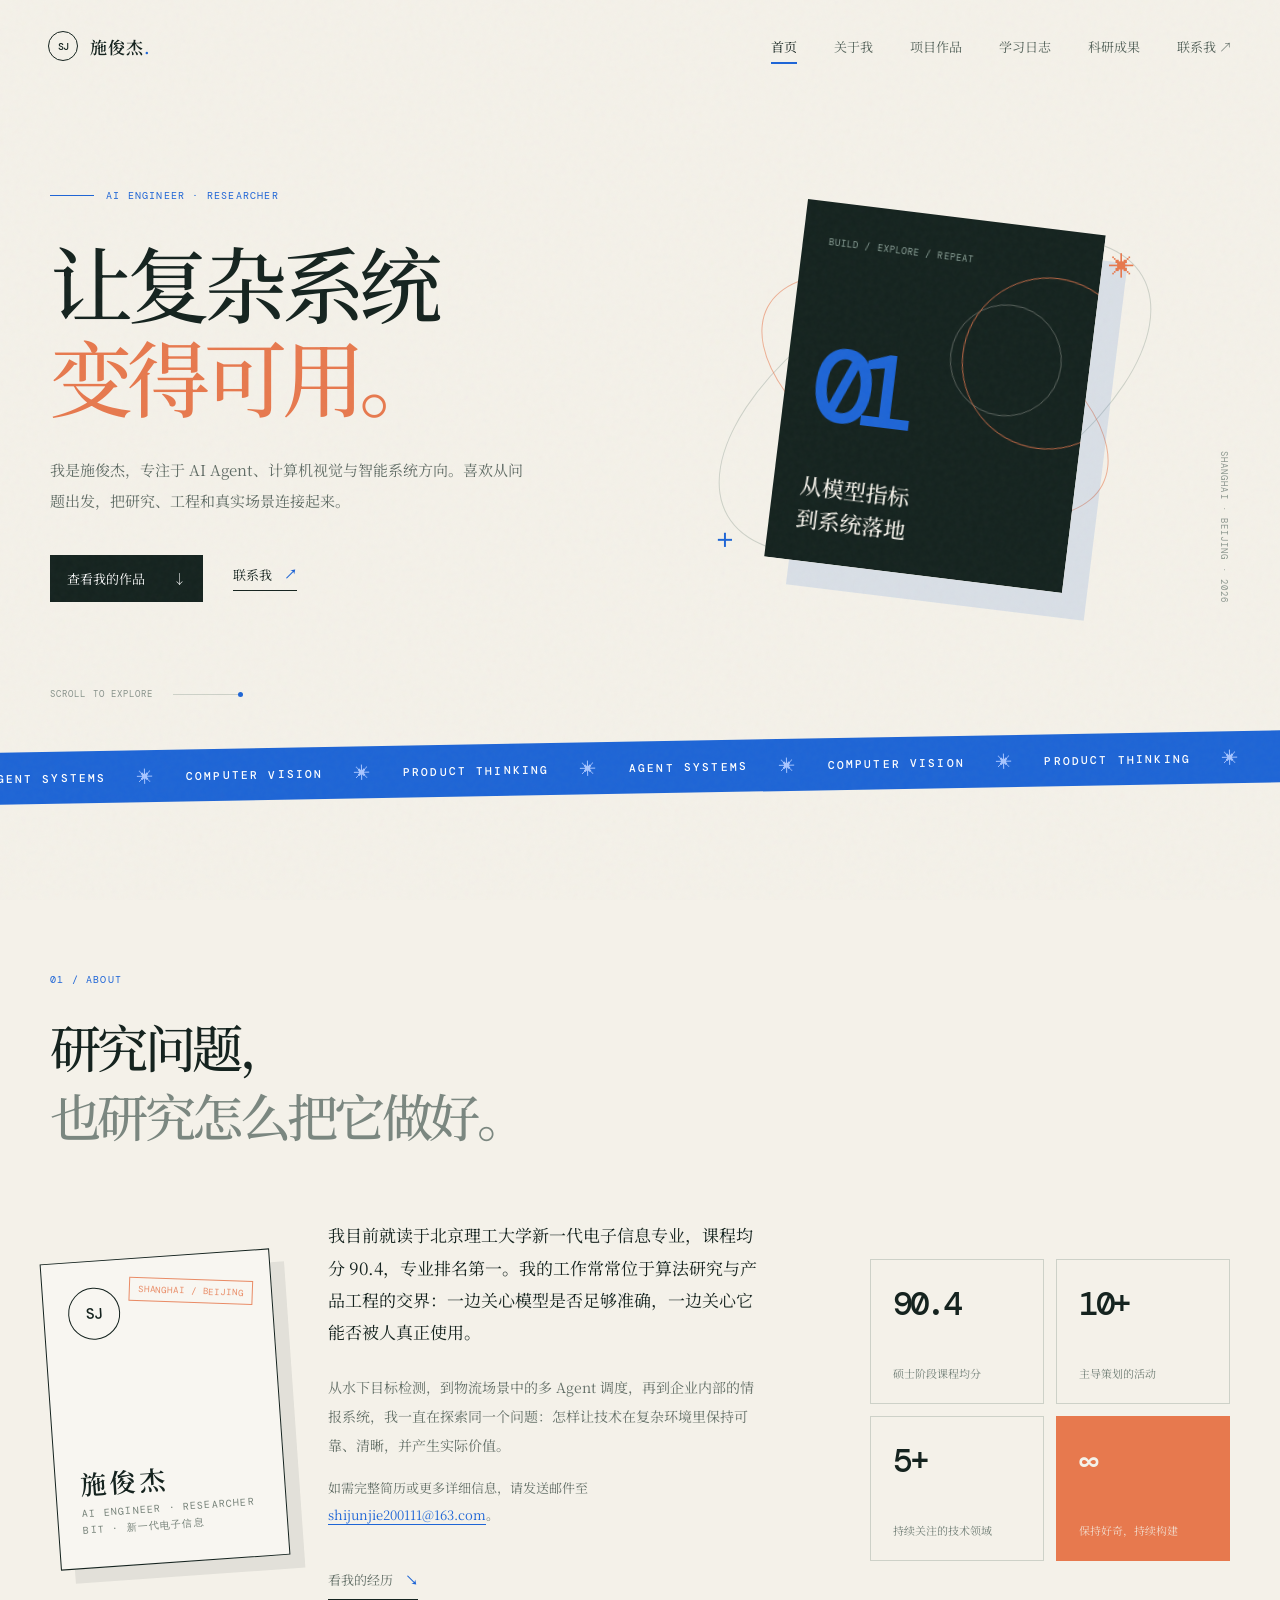
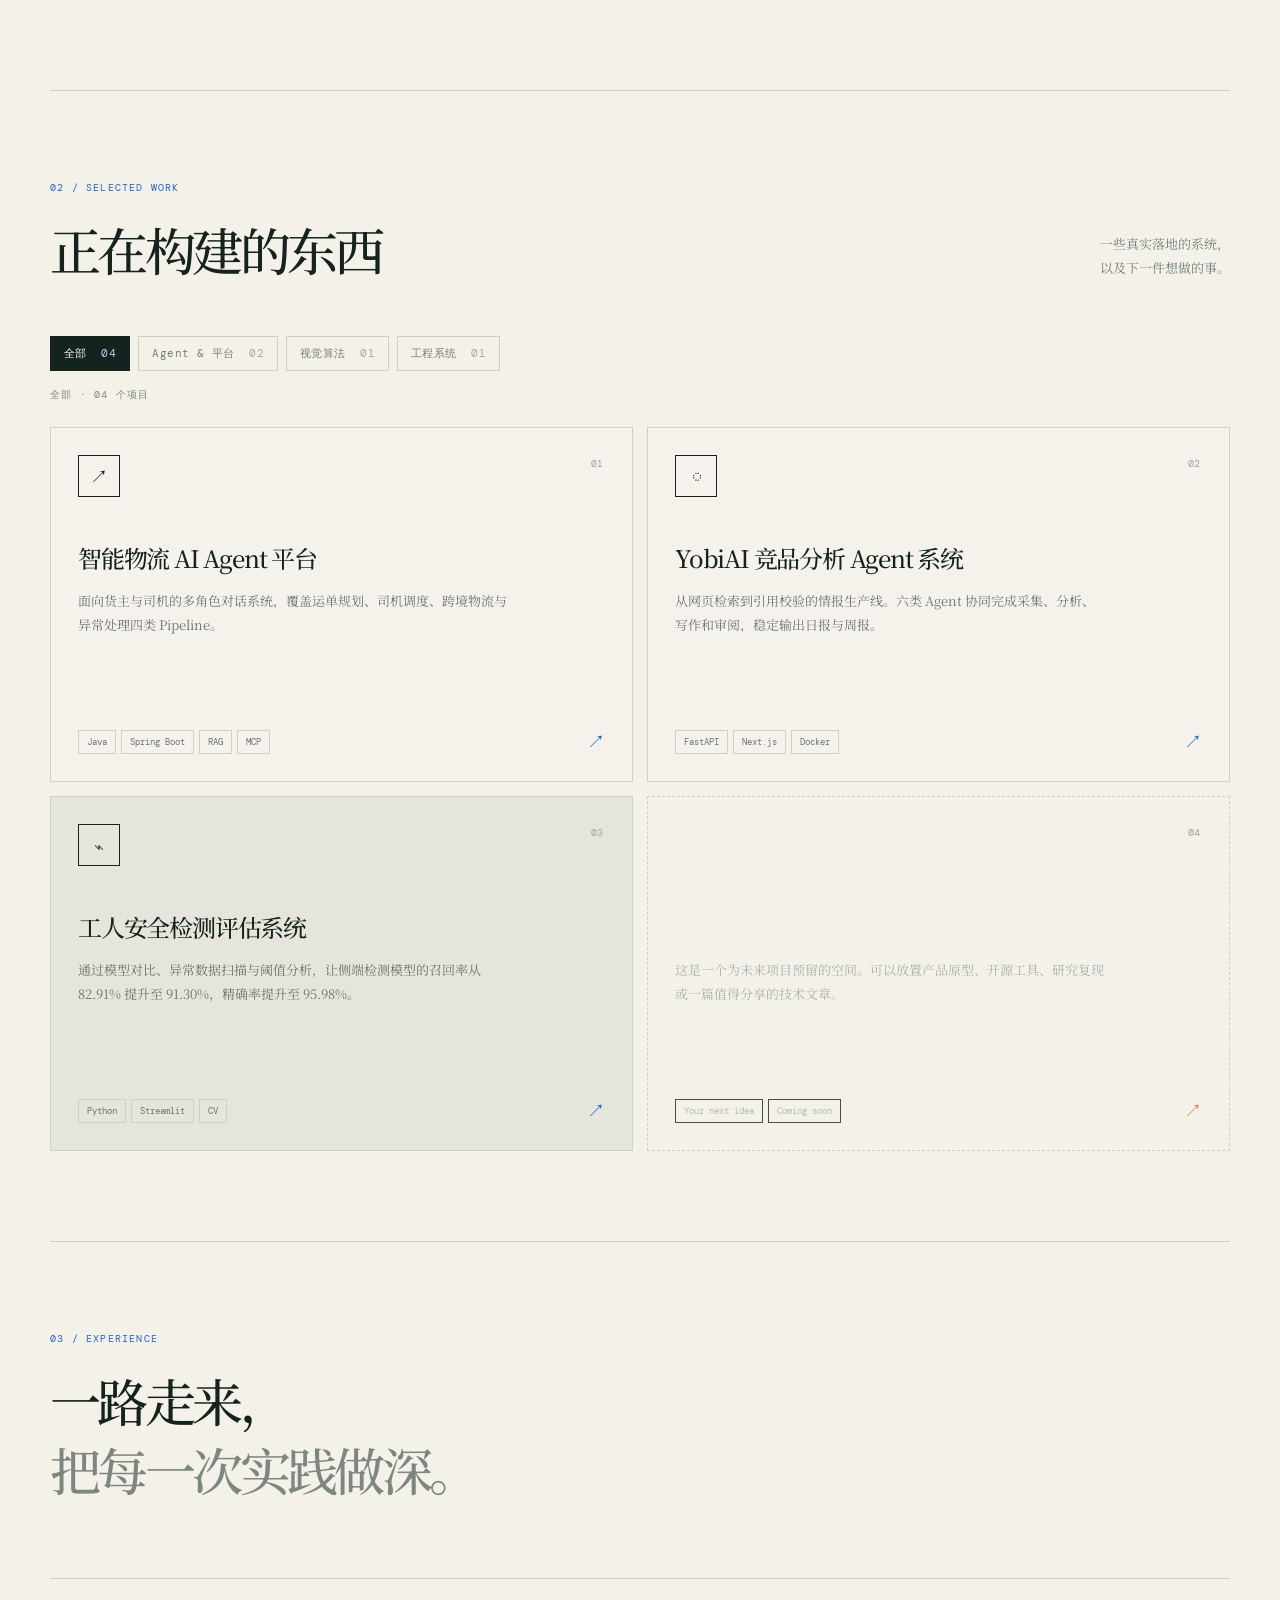
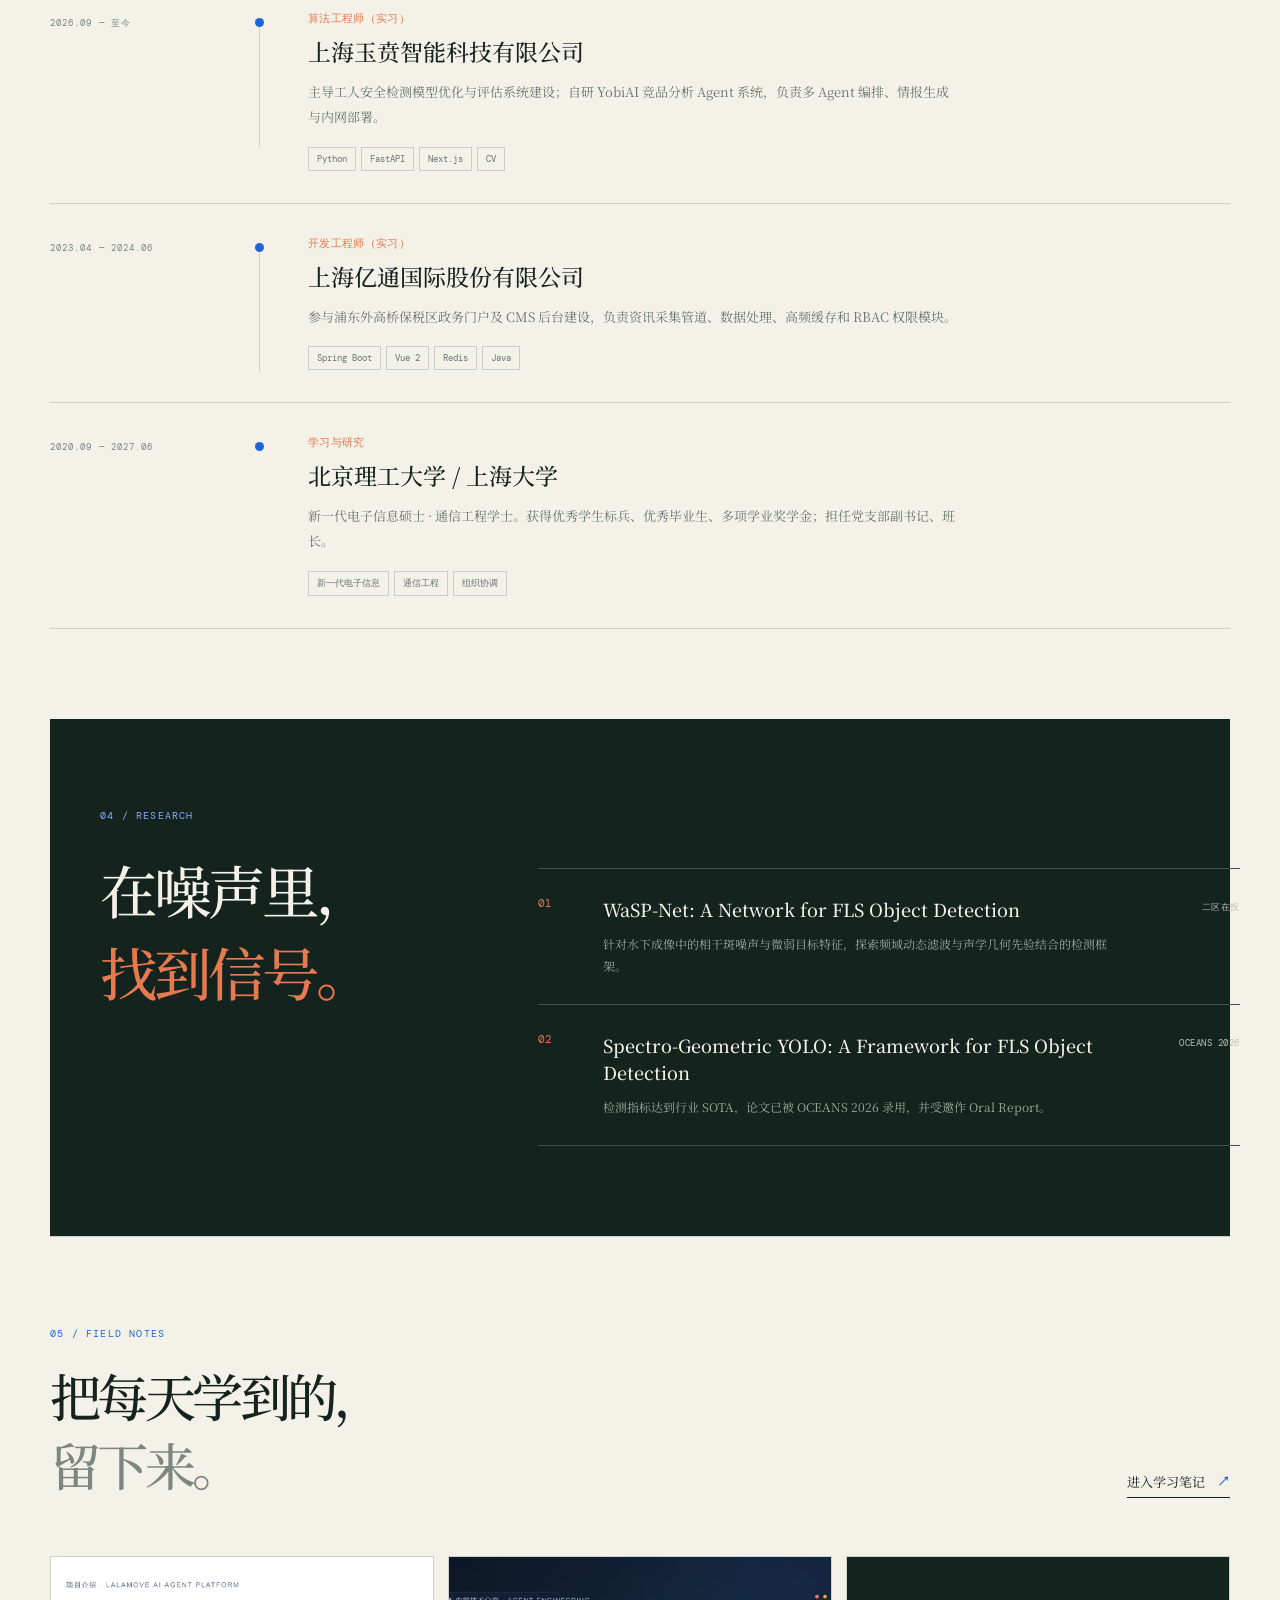
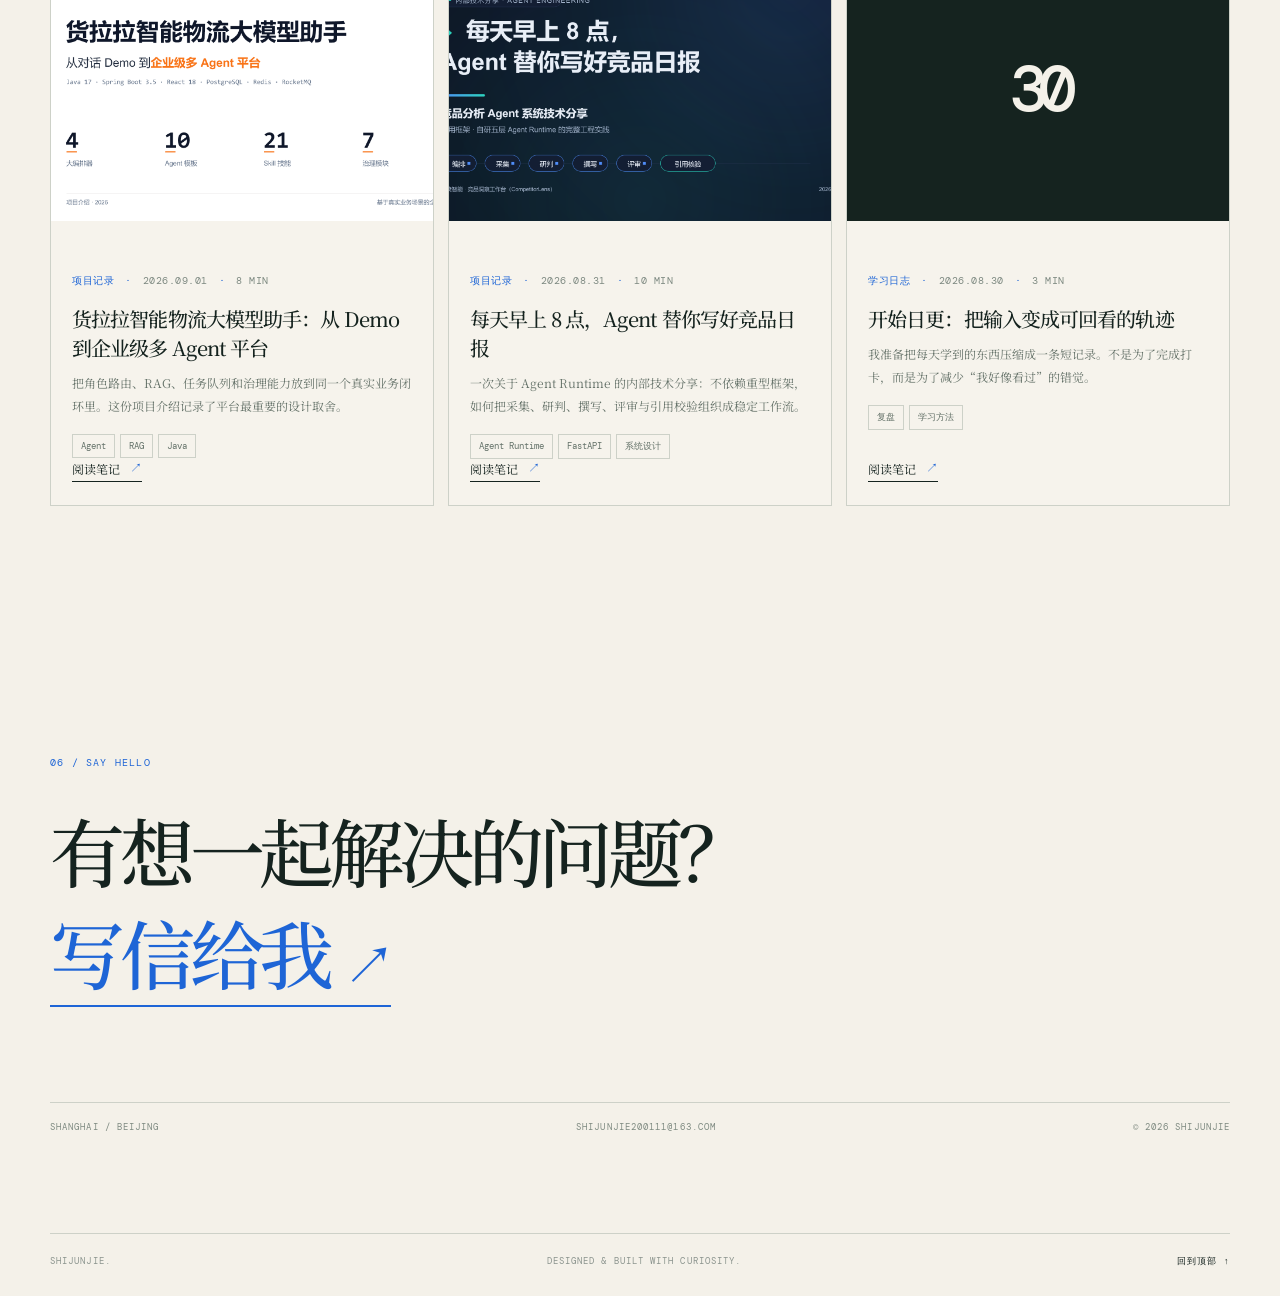
==== commit ccf52536: "Replace precision stat with tech domains count" ====
--- a/index.html
+++ b/index.html
@@ -106,7 +106,7 @@
           <div class="stat-grid reveal reveal-delay">
             <div class="stat-card"><strong>90.4</strong><span>硕士阶段课程均分</span></div>
             <div class="stat-card"><strong>10+</strong><span>主导策划的活动</span></div>
-            <div class="stat-card"><strong>95.98%</strong><span>安全检测模型精确率</span></div>
+            <div class="stat-card"><strong>5+</strong><span>持续关注的技术领域</span></div>
             <div class="stat-card stat-card-accent"><strong>∞</strong><span>保持好奇，持续构建</span></div>
           </div>
         </div>
--- a/styles.css
+++ b/styles.css
@@ -65,7 +65,7 @@
 .marquee b { font:16px var(--serif); color:#a7c5ff; }.marquee-track span { white-space:nowrap; }
 @keyframes marquee { to { transform:translateX(-50%); } }
 .section { padding:90px 0; }.section-heading .section-index,.section-index { color:var(--blue); margin-bottom:26px; }.section-heading h2 { font-size:clamp(32px, 4vw, 52px); line-height:1.34; margin-bottom:0; }.section-heading h2 span { color:#7b8780; }
-.about-content { display:grid; grid-template-columns:1fr 1fr; gap:120px; margin-top:70px; padding-left:25%; }.about-text { max-width:430px; color:#647068; font:14px/2.05 var(--serif); }.about-text .lead { color:var(--ink); font-size:17px; line-height:1.9; margin-bottom:25px; }.arrow-link { margin-top:25px; }
+.about-content { display:grid; grid-template-columns:230px minmax(0,1fr) 360px; gap:48px; margin-top:70px; padding-left:0; align-items:center; }.about-text { max-width:430px; color:#647068; font:14px/2.05 var(--serif); }.about-text .lead { color:var(--ink); font-size:17px; line-height:1.9; margin-bottom:25px; }.arrow-link { margin-top:25px; }
 .about-figure { display:flex; align-items:center; justify-content:center; }
 .figure-card { width:min(250px, 100%); aspect-ratio:3/4; border:1px solid var(--ink); background:rgba(255,255,255,.35); padding:26px 24px; display:flex; flex-direction:column; align-items:flex-start; position:relative; transform:rotate(-4deg); box-shadow:14px 14px 0 rgba(21,35,31,.08); transition:transform .35s ease, box-shadow .35s ease; }
 .figure-card:hover { transform:rotate(-1deg) translateY(-5px); box-shadow:18px 18px 0 rgba(30,101,214,.12); }
@@ -73,7 +73,8 @@
 .figure-name { margin:26px 0 6px; font:600 26px/1.3 var(--serif); letter-spacing:.14em; }
 .figure-line { margin:0 0 4px; color:#758178; font:10px var(--mono); letter-spacing:.12em; text-transform:uppercase; }
 .figure-stamp { position:absolute; top:24px; right:18px; color:var(--orange); border:1px solid var(--orange); padding:5px 8px; font:9px var(--mono); letter-spacing:.1em; text-transform:uppercase; transform:rotate(6deg); opacity:.85; }
-.stat-grid { display:grid; grid-template-columns:1fr 1fr; gap:12px; }.stat-card { min-height:145px; padding:22px; border:1px solid var(--line); display:flex; flex-direction:column; justify-content:space-between; }.stat-card strong { font:500 36px var(--mono); letter-spacing:-.1em; }.stat-card span { color:#738078; font:11px var(--serif); }.stat-card-accent { background:var(--orange); color:var(--paper); border-color:var(--orange); }.stat-card-accent span { color:rgba(244,241,233,.8); }
+@media (max-width: 1050px) { .about-content { grid-template-columns:230px minmax(0,1fr); align-items:start; } .stat-grid { grid-column:1/-1; grid-template-columns:repeat(4,1fr); } }
+.stat-grid { display:grid; grid-template-columns:1fr 1fr; gap:12px; }.stat-card { min-height:145px; padding:22px; border:1px solid var(--line); display:flex; flex-direction:column; justify-content:space-between; }.stat-card strong { font:500 33px var(--mono); letter-spacing:-.1em; }.stat-card span { color:#738078; font:11px var(--serif); }.stat-card-accent { background:var(--orange); color:var(--paper); border-color:var(--orange); }.stat-card-accent span { color:rgba(244,241,233,.8); }
 .work { border-top:1px solid var(--line); }.section-topline { display:flex; justify-content:space-between; align-items:end; }.compact .section-index { margin-bottom:21px; }.section-aside { margin:0 0 5px; color:#738078; font:13px/1.8 var(--serif); text-align:right; }.filter-bar { display:flex; gap:8px; margin:52px 0 25px; flex-wrap:wrap; }.filter { cursor:pointer; color:#758178; border:1px solid var(--line); background:transparent; padding:9px 13px; text-transform:none; letter-spacing:.04em; font-size:11px; transition:.25s; }.filter span { color:#a2aaa4; margin-left:7px; }.filter:hover,.filter.active { color:var(--paper); background:var(--ink); border-color:var(--ink); }.filter.active span { color:#b9d0ff; }
 .project-grid { display:grid; grid-template-columns:repeat(2,1fr); gap:14px; }.project-card { min-height:355px; padding:27px; border:1px solid var(--line); display:flex; flex-direction:column; position:relative; overflow:hidden; transition:transform .3s, box-shadow .3s; background:rgba(255,255,255,.13); }.project-card:hover { transform:translateY(-7px); box-shadow:10px 10px 0 rgba(30,101,214,.12); }.project-card:nth-child(3n) { background:#e6e5dc; }.project-card:nth-child(4n) { background:var(--ink); color:var(--paper); }.project-card.future { background:transparent; border-style:dashed; }.project-icon { width:42px; height:42px; border:1px solid currentColor; display:grid; place-items:center; font-size:18px; margin-bottom:44px; }.project-no { position:absolute; top:29px; right:29px; color:#9aa59e; font:10px var(--mono); }.project-card h3 { max-width:370px; font:500 24px/1.45 var(--serif); letter-spacing:-.05em; margin-bottom:13px; }.project-card p { max-width:430px; color:#69766d; font:13px/1.9 var(--serif); }.project-card:nth-child(4n) p { color:#a6b3ac; }.project-card-footer { display:flex; align-items:center; justify-content:space-between; margin-top:auto; }.project-tags,.tags { display:flex; gap:5px; flex-wrap:wrap; }.project-tags span,.tags span { padding:5px 8px; border:1px solid var(--line); color:#68756d; font:9px var(--mono); }.project-card:nth-child(4n) .project-tags span { border-color:#40524a; color:#acbdb3; }.project-link { font-size:18px; color:var(--blue); }.project-card:nth-child(4n) .project-link { color:var(--orange); }
 .experience { border-top:1px solid var(--line); }.timeline { border-top:1px solid var(--line); margin-top:75px; }.timeline-item { display:grid; grid-template-columns:180px 28px 1fr; gap:25px; padding:32px 0; border-bottom:1px solid var(--line); position:relative; }.timeline-date { color:#78857c; padding-top:6px; font-size:9px; white-space:nowrap; }.timeline-node { width:9px; height:9px; background:var(--blue); border-radius:50%; margin-top:7px; position:relative; }.timeline-node:after { content:''; position:absolute; top:9px; left:4px; height:120px; width:1px; background:var(--line); }.timeline-item:last-child .timeline-node:after { display:none; }.timeline-role { color:var(--orange); font:11px var(--mono); letter-spacing:.03em; margin-bottom:9px; }.timeline-body h3 { font:500 23px var(--serif); margin-bottom:12px; }.timeline-body > p:not(.timeline-role) { max-width:650px; color:#69766d; font:13px/1.9 var(--serif); margin-bottom:17px; }.tags span { border-color:#c8cec7; }
@@ -100,7 +101,7 @@
 
 /* 秋收结硕果：低幅度生长+成熟循环，纯装饰（aria-hidden），移动端隐藏 */
 .about { position: relative; }
-.harvest { position: absolute; top: 96px; right: 4%; width: 118px; pointer-events: none; animation: harvest-sway 9s ease-in-out infinite; transform-origin: 62px 106px; }
+.harvest { position: absolute; top: 72px; right: 4%; width: 118px; pointer-events: none; animation: harvest-sway 9s ease-in-out infinite; transform-origin: 62px 106px; }
 .harvest svg { display: block; width: 100%; height: auto; overflow: visible; }
 .harvest-stem, .harvest-branch { stroke: #5f7264; stroke-width: 1.6; stroke-linecap: round; fill: none; stroke-dasharray: 90; stroke-dashoffset: 90; }
 .harvest-stem { animation: harvest-grow 9s ease-out infinite; }
@@ -118,6 +119,6 @@
 @keyframes harvest-leaf { 0% { transform: scale(0); fill: #7d8f7e; } 10%, 76% { transform: scale(1); fill: #8fa287; } 92%, 100% { transform: scale(0); fill: #7d8f7e; } }
 @keyframes harvest-fruit { 0% { transform: scale(0); fill: #a8b3a2; } 16% { transform: scale(1.1); fill: #a8b3a2; } 24%, 70% { transform: scale(1); fill: #c9764b; } 80% { transform: scale(1.05) translateY(2px); fill: #e7794e; } 92%, 100% { transform: scale(0); fill: #a8b3a2; } }
 @keyframes harvest-sway { 50% { transform: rotate(1.2deg); } }
-@media (max-width: 800px) { .harvest { display: none; } .about-content { grid-template-columns:1fr; } .about-figure { justify-content:flex-start; padding-left:0; } .figure-card { width:200px; transform:rotate(-2.5deg); } }
+@media (max-width: 800px) { .harvest { display: none; } .about-content { grid-template-columns:1fr; } .stat-grid { grid-template-columns:1fr 1fr; } .about-figure { justify-content:flex-start; padding-left:0; } .figure-card { width:200px; transform:rotate(-2.5deg); } }
 @media (prefers-reduced-motion: reduce) { .harvest, .harvest-stem, .harvest-branch, .harvest-leaf, .harvest-fruit { animation: none; } .harvest-stem, .harvest-branch { stroke-dashoffset: 0; } .harvest-leaf, .harvest-fruit { transform: none; } .harvest-fruit { fill: #e7794e; } }
 
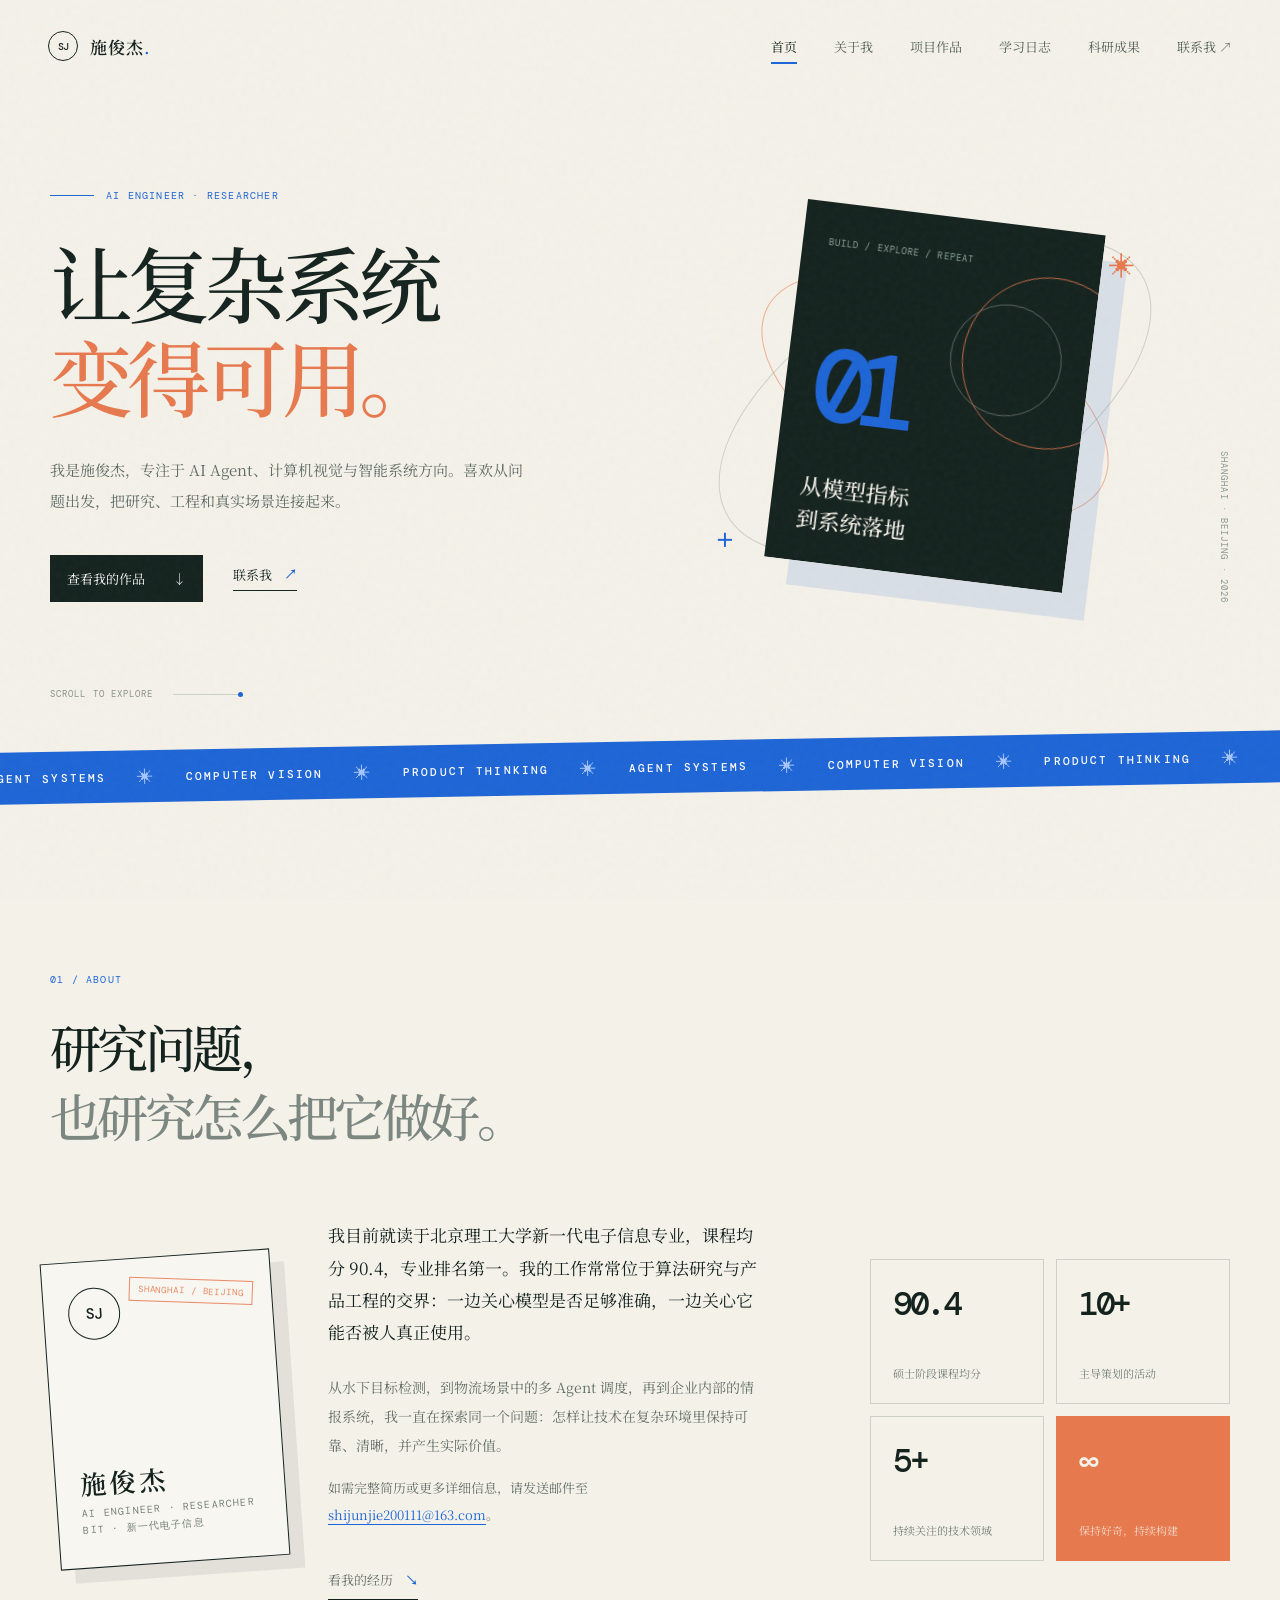
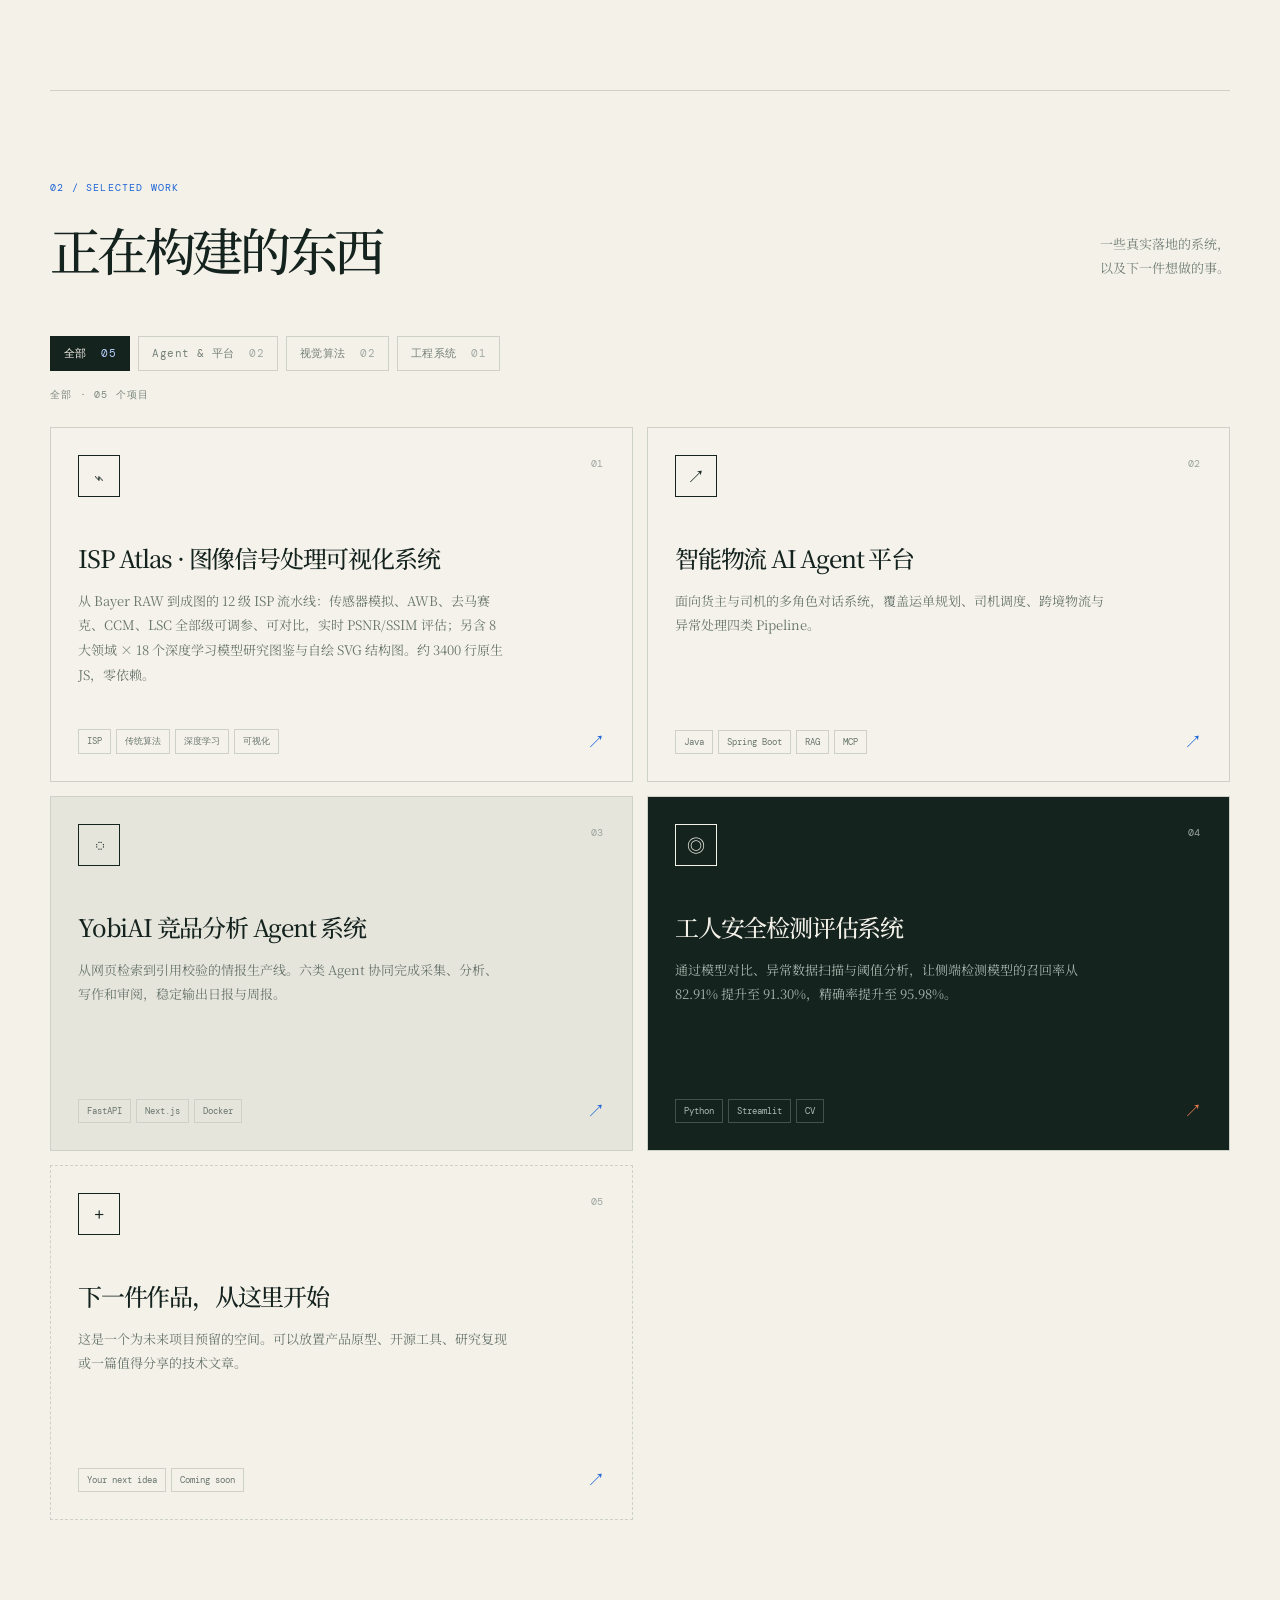
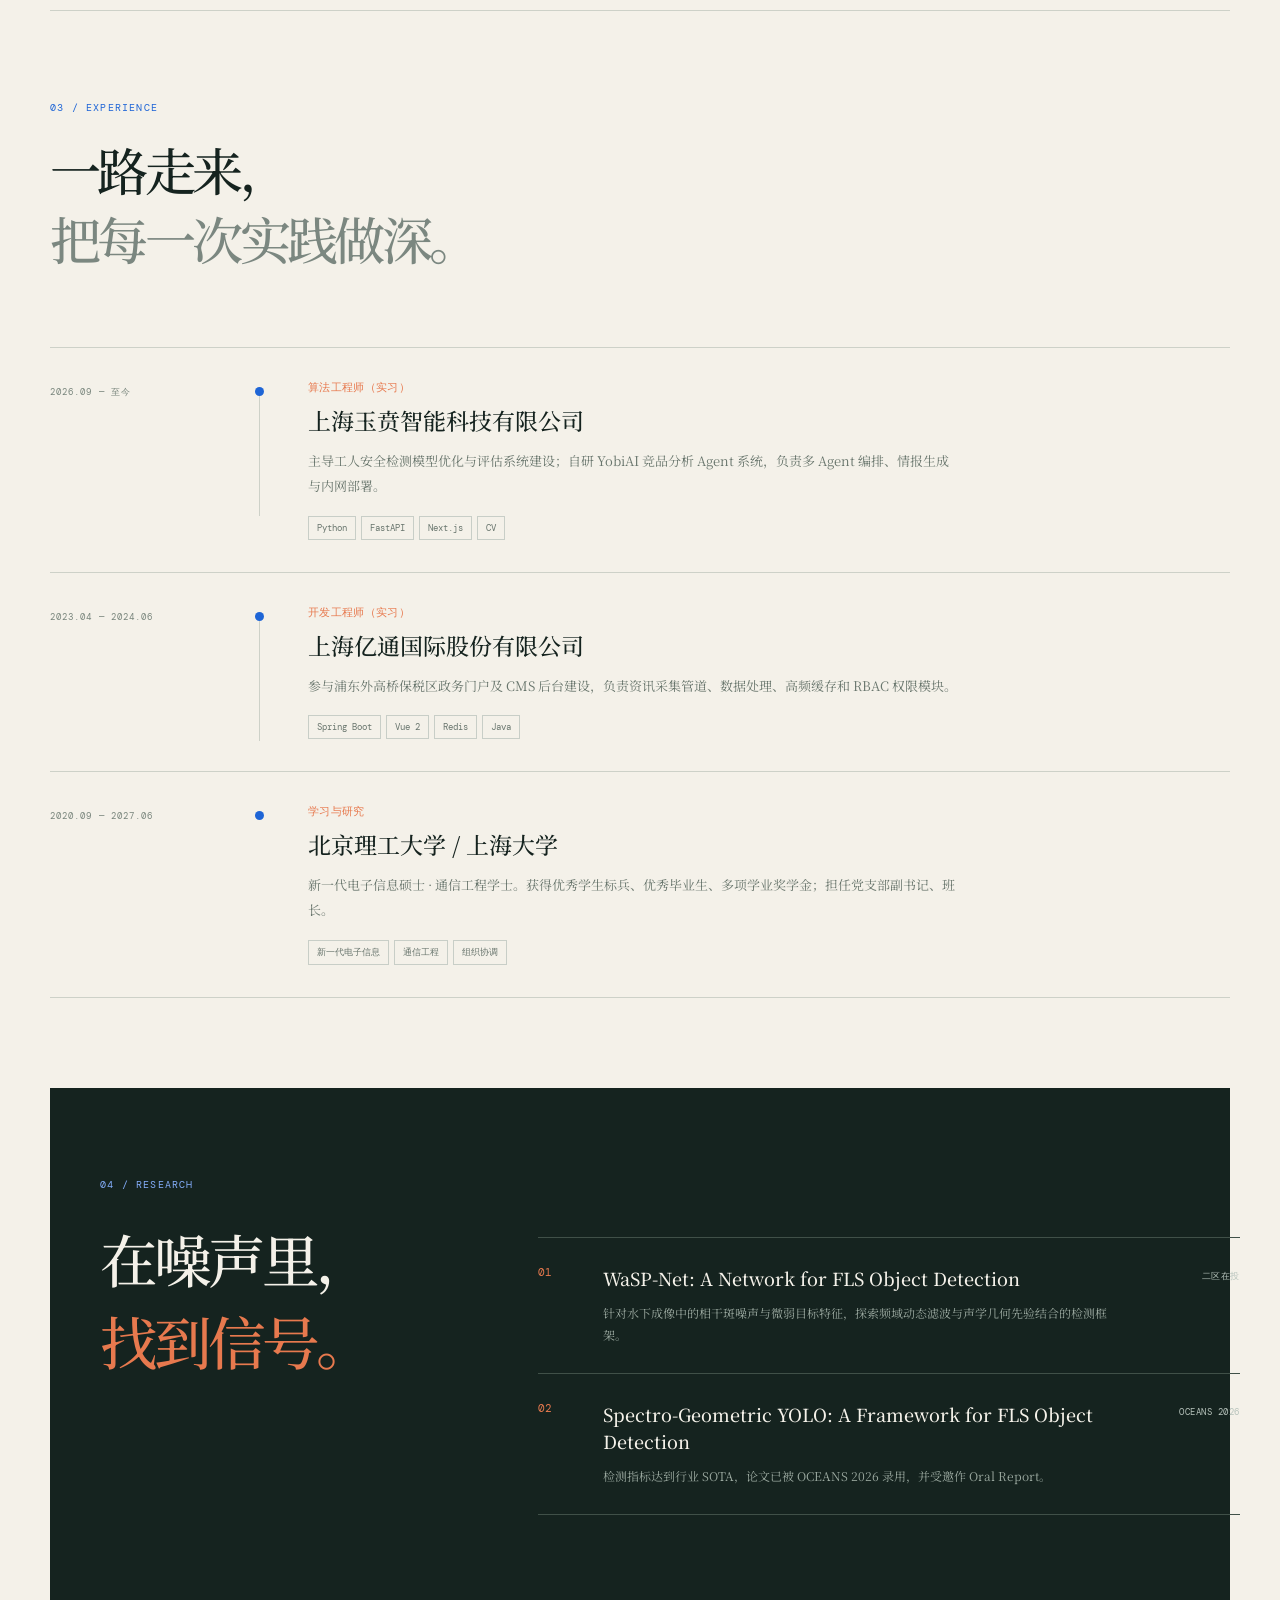
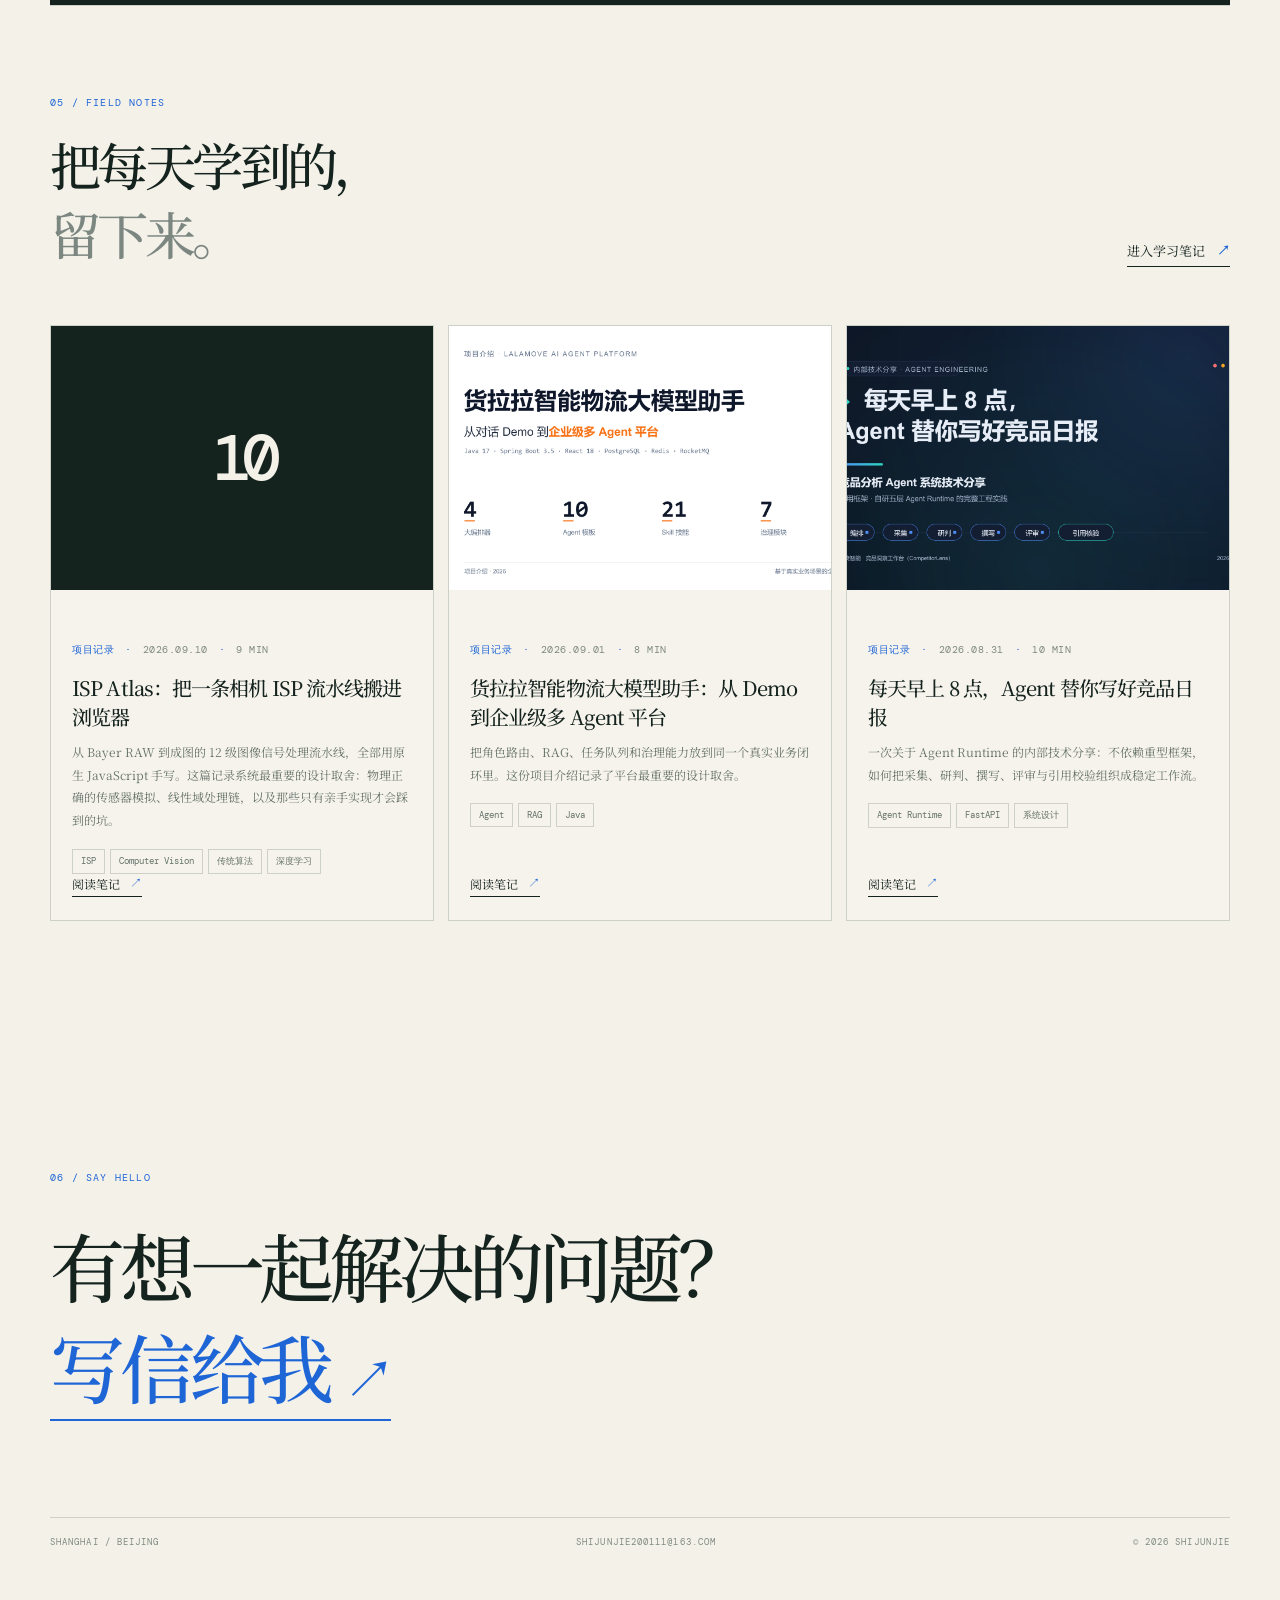
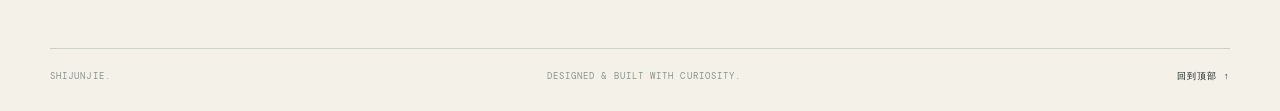
==== commit 423b0f4a: "Add ISP Atlas project: featured card + project log article" ====
--- a/index.html
+++ b/index.html
@@ -121,12 +121,12 @@
           <p class="section-aside">一些真实落地的系统，<br />以及下一件想做的事。</p>
         </div>
         <div class="filter-bar reveal" role="group" aria-label="筛选项目">
-          <button class="filter active" data-filter="all" type="button">全部 <span>04</span></button>
+          <button class="filter active" data-filter="all" type="button">全部 <span>05</span></button>
           <button class="filter" data-filter="agent" type="button">Agent & 平台 <span>02</span></button>
-          <button class="filter" data-filter="vision" type="button">视觉算法 <span>01</span></button>
+          <button class="filter" data-filter="vision" type="button">视觉算法 <span>02</span></button>
           <button class="filter" data-filter="engineering" type="button">工程系统 <span>01</span></button>
         </div>
-        <p class="filter-status" id="project-status" aria-live="polite">全部 · 04 个项目</p>
+        <p class="filter-status" id="project-status" aria-live="polite">全部 · 05 个项目</p>
         <div class="project-grid" id="project-grid"></div>
       </section>
 
